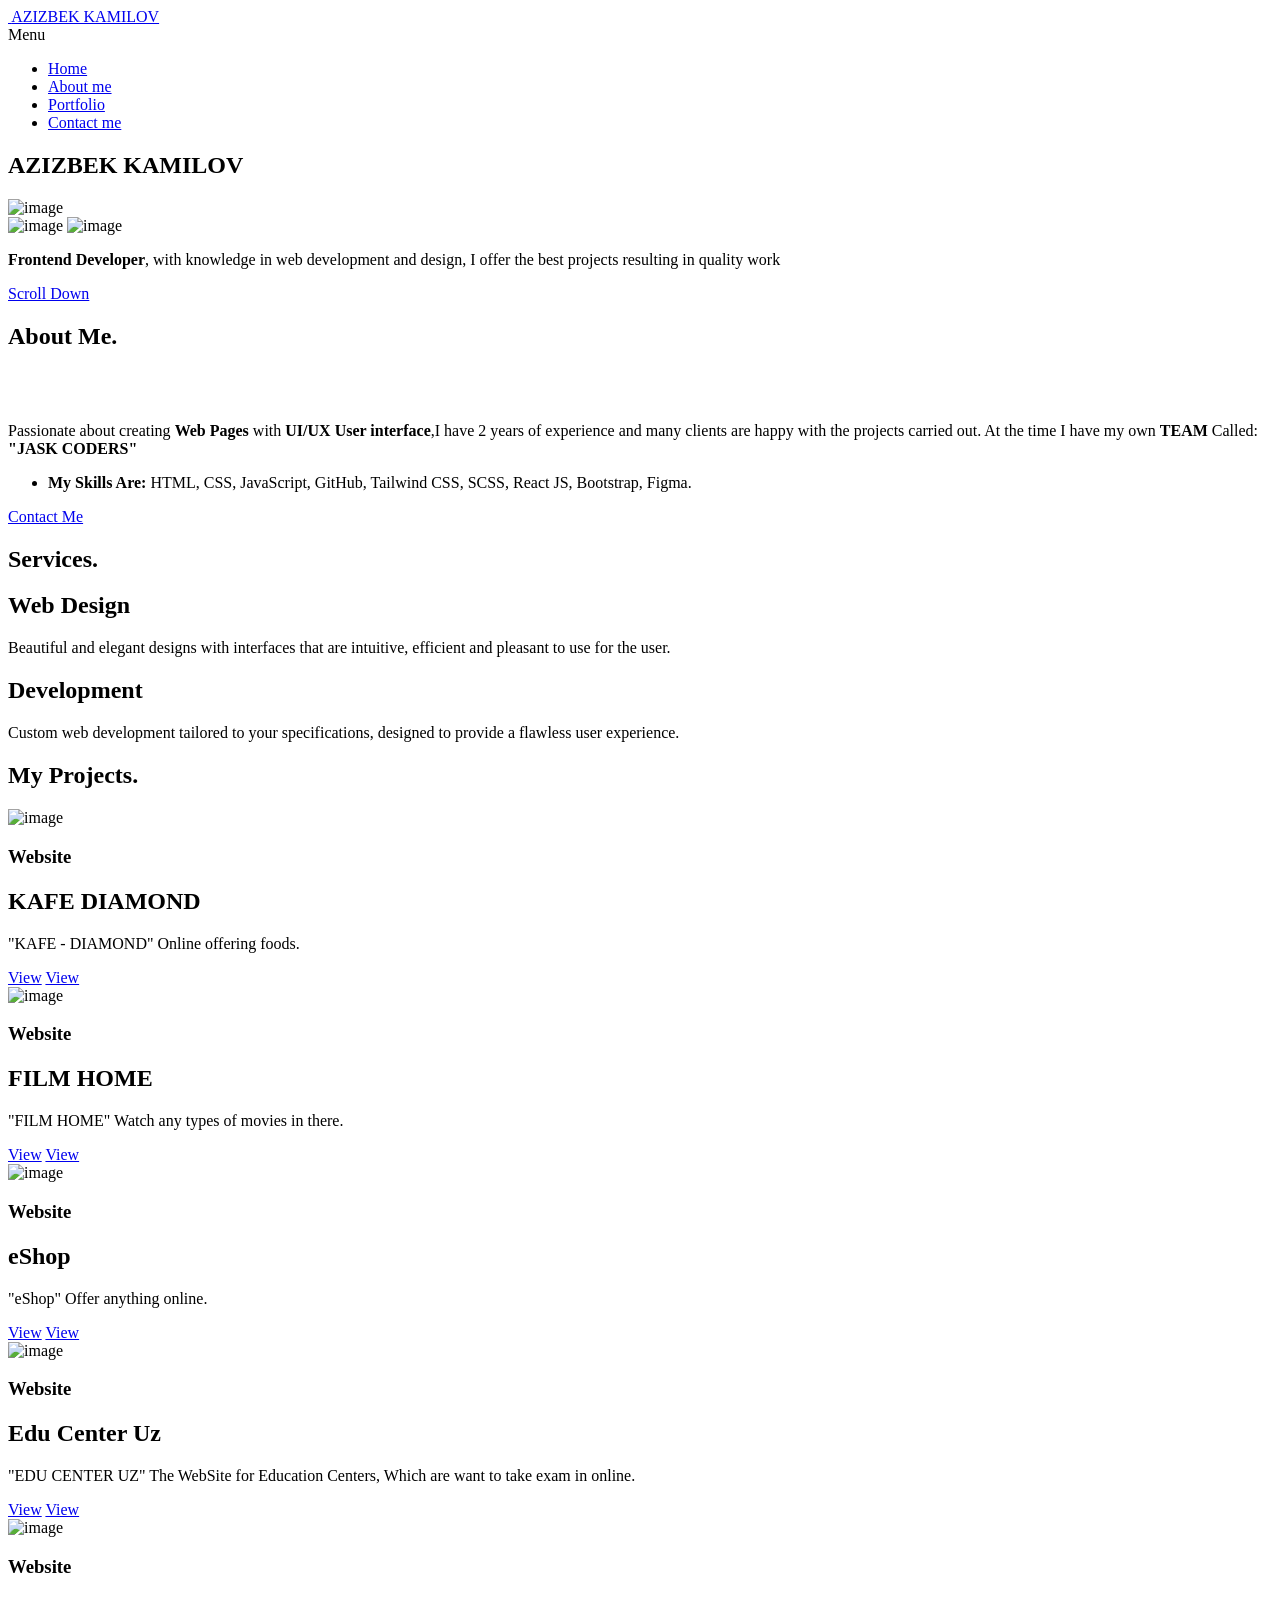
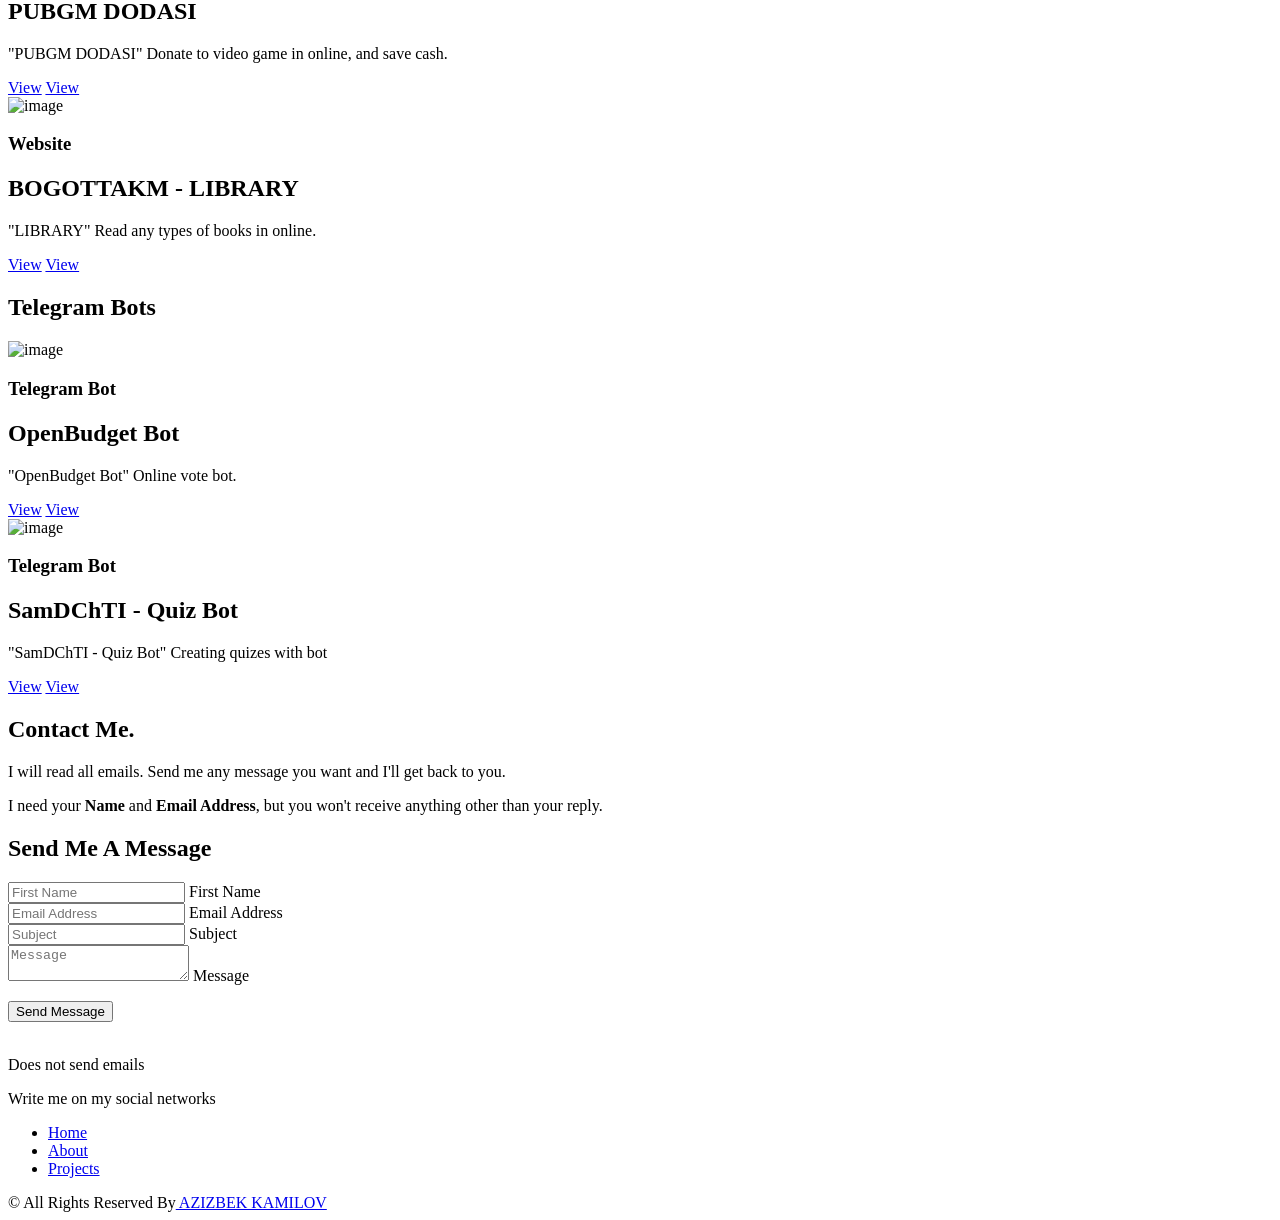
==== index.html @ 34014b2c "partfolio page start" ====
<!DOCTYPE html>
<html lang="en">

<head>
  <meta charset="UTF-8" />
  <meta name="viewport" content="width=device-width, initial-scale=1.0" />
  <!-- CSS Link -->
  <link rel="stylesheet" href="style/style.css" />
  <title>AZIZBEK KAMILOV</title>

  <!-- FAVICON -->
  <link rel="icon" href="images/Logo-Photoroom.png" type="image/x-icon" />

  <!-- REMIXICONS -->
  <link rel="stylesheet" href="https://cdnjs.cloudflare.com/ajax/libs/remixicon/4.2.0/remixicon.css" crossorigin="" />
</head>

<body>
  <!-- HEADER -->
  <header class="header" id="header">
    <nav class="nav container">
      <a href="#" class="nav__logo">
        <span class="nav__logo__circle"><img src="images/Logo-Photoroom.png" alt=""></span>
        <span class="nav__logo-name">AZIZBEK KAMILOV</span>
      </a>
      <div class="nav__menu" id="nav-menu">
        <span class="nav__title">Menu</span>
        <!-- <h3 class="nav__name">Abu Usmon</h3> -->
        <ul class="nav__list">
          <li class="nav__item">
            <a href="#home" class="nav__link active-link">Home</a>
          </li>
          <li class="nav__item">
            <a href="#about" class="nav__link">About me</a>
          </li>
          <li class="nav__item">
            <a href="#projects" class="nav__link">Portfolio</a>
          </li>
          <li class="nav__item">
            <a href="#contact" class="nav__link nav__link-button">Contact me</a>
          </li>
        </ul>

        <!--Close button-->
        <div class="nav__close" id="nav-close">
          <i class="ri-close-line"></i>
        </div>
      </div>
      <div class="nav__buttons">
        <!--theme button-->
        <i class="ri-moon-line change-theme" id="theme-button"></i>
        <!--nav toggle-->
        <div class="nav__toggle" id="nav-toggle">
          <i class="ri-menu-4-line"></i>
        </div>
      </div>
    </nav>
  </header>

  <!-- MAIN -->
  <main class="main">
    <section class="home section" id="home">
      <div class="home__container container grid">
        <h1 class="home__name">AZIZBEK KAMILOV</h1>
        <div class="home__perfil">
          <div class="home__image">
            <img src="images/MEN1.jpg" alt="image" class="home__img" />
            <div class="home__shadow"></div>

            <img src="images/curved-arrow.svg" alt="image" class="home__arrow" />
            <img src="images/random-lines.svg" alt="image" class="home__line" />

            <div class="geometric-box"></div>
          </div>
          <div class="home__social">
            <a href="https://www.instagram.com/arrow.17_31/" target="_blank" class="home__social-link"><i
                class="ri-instagram-line"></i></a>
            <a href="https://www.facebook.com/profile.php?id=100072977050511&locale=ru_RU" target="_blank"
              class="home__social-link"><i class="ri-facebook-line"></i></a>
            <a href="https://www.instagram.com/azizbek17.01/" target="_blank" class="home__social-link"><i
                class="ri-github-line"></i></a>
          </div>
        </div>
        <div class="home__info">
          <p class="home__description">
            <b>Frontend Developer</b>, with knowledge in web development and
            design, I offer the best projects resulting in quality work
          </p>
          <a href="#about" class="home__scroll">
            <div class="home__scroll-box">
              <i class="ri-arrow-down-s-fill"></i>
            </div>
            <span class="home__scroll-text">Scroll Down</span>
          </a>
        </div>
      </div>
    </section>

    <!-- ABOUT ME -->
    <section class="about section" id="about"></section>
    <div class="about__container container grid">
      <h2 class="section__title-1"><span>About Me.</span></h2>
      <div class="about__perfil">
        <div class="about__image">
          <img src="images/About_Me.jpg" class="about__img" alt="" />
          <div class="about__shadow"></div>
          <div class="geometric-box"></div>
          <img src="img/random-lines.svg" alt="" class="about__line" />
          <div class="about__box"></div>
        </div>
      </div>
      <div class="about__info">
        <p class="about__description">
          Passionate about creating <b>Web Pages</b> with
          <b>UI/UX User interface</b>,I have 2 years of experience and many
          clients are happy with the projects carried out.
          At the time I have my own <b>TEAM</b> Called: <strong>"JASK CODERS"</strong>
        </p>
        <ul class="about__list">
          <li class="about__item">
            <b>My Skills Are:</b> HTML, CSS, JavaScript, GitHub, Tailwind CSS, SCSS, React JS, Bootstrap,
            Figma.
          </li>
        </ul>
        <div class="about__buttons">
          <a href="#contact" class="button"><i class="ri-send-plane-line"></i>Contact Me</a>
          <a href="https://www.linkedin.com/in/azizbek-kamilov-81698132a/" target="_blank" class="button__ghost"> <i
              class="ri-linkedin-box-line"></i></a>
        </div>
      </div>
    </div>
    <!-- SERVICES -->
    <section class="services section">
      <h2 class="section__title-2">
        <span>Services.</span>
      </h2>
      <div class="services__container container grid">
        <article class="services__card">
          <div class="services__border"></div>

          <div class="services__content">
            <div class="services__icon">
              <div class="services__box"></div>
              <i class="ri-layout-4-line"></i>
            </div>

            <h2 class="services__title">Web Design</h2>
            <p class="services__description">
              Beautiful and elegant designs with interfaces that are
              intuitive, efficient and pleasant to use for the user.
            </p>
          </div>
        </article>
        <article class="services__card">
          <div class="services__border"></div>
          <div class="services__content">
            <div class="services__icon">
              <div class="services__box"></div>
              <i class="ri-code-box-line"></i>
            </div>
            <h2 class="services__title">Development</h2>
            <p class="services__description">
              Custom web development tailored to your specifications, designed
              to provide a flawless user experience.
            </p>
          </div>
        </article>
      </div>
    </section>



    <!-- ALL OF MY PROJECTS -->
    <section class="projects section" id="projects"></section>
    <h2 class="section__title-1"> <span>My Projects. </span></h2>
    <div class="projects__container container grid">
      <article class="projects__card">
        <div class="projects__image">
          <img src="./images/Kafe_D.jpg" alt="image" class="project__img" />
          <a href="https://arrow1731.github.io/KAFE_DIAMOND_BAGAT/" target="_blank" class="projects__button button"><i
              class="ri-arrow-right-up-line"></i></a>
        </div>
        <div class="rojects__content">
          <h3 class="projects__subtitle">Website</h3>
          <h2 class="projects__title">KAFE DIAMOND</h2>
          <p class="projects__description">"KAFE - DIAMOND" Online offering foods.</p>
        </div>
        <div class="projects__buttons">
          <a href="https://arrow1731.github.io/KAFE_DIAMOND_BAGAT/" class="projects__link"><i
              class="ri-github-line"></i>View</a>
          <a href="https://arrow1731.github.io/KAFE_DIAMOND_BAGAT/" class="projects__link"><i
              class="ri-dribbble-line"></i>View</a>
        </div>
      </article>

      <article class="projects__card">
        <div class="projects__image">
          <img src="./images/movie_S.jpg" alt="image" class="project__img" />
          <a href="https://arrow1731.github.io/Movie-Web_Site/" target="_blank" class="projects__button button"><i
              class="ri-arrow-right-up-line"></i></a>
        </div>
        <div class="rojects__content">
          <h3 class="projects__subtitle">Website</h3>
          <h2 class="projects__title">FILM HOME</h2>
          <p class="projects__description">"FILM HOME" Watch any types of movies in there.</p>
        </div>
        <div class="projects__buttons">
          <a href="https://arrow1731.github.io/Movie-Web_Site/" class="projects__link"><i
              class="ri-github-line"></i>View</a>
          <a href="https://arrow1731.github.io/Movie-Web_Site/" class="projects__link"><i
              class="ri-dribbble-line"></i>View</a>
        </div>
      </article>

      <article class="projects__card">
        <div class="projects__image">
          <img src="./images/eshop_M.jpg" alt="image" class="project__img" />
          <a href="https://e-shopuz.vercel.app/" target="_blank" class="projects__button button"><i
              class="ri-arrow-right-up-line"></i></a>
        </div>
        <div class="rojects__content">
          <h3 class="projects__subtitle">Website</h3>
          <h2 class="projects__title">eShop</h2>
          <p class="projects__description">"eShop" Offer anything online.</p>
        </div>
        <div class="projects__buttons">
          <a href="https://e-shopuz.vercel.app/" class="projects__link"><i class="ri-github-line"></i>View</a>
          <a href="https://e-shopuz.vercel.app/" class="projects__link"><i class="ri-dribbble-line"></i>View</a>
        </div>
      </article>

      <article class="projects__card">
        <div class="projects__image">
          <img src="./images/edu_center_uz.jpg" alt="image" class="project__img" />
          <a href="https://educenteruz.vercel.app/" target="_blank" class="projects__button button"><i
              class="ri-arrow-right-up-line"></i></a>
        </div>
        <div class="rojects__content">
          <h3 class="projects__subtitle">Website</h3>
          <h2 class="projects__title">Edu Center Uz</h2>
          <p class="projects__description">"EDU CENTER UZ" The WebSite for Education Centers, Which are want to take
            exam in online.</p>
        </div>
        <div class="projects__buttons">
          <a href="https://educenteruz.vercel.app/" class="projects__link"><i class="ri-github-line"></i>View</a>
          <a href="https://educenteruz.vercel.app/" class="projects__link"><i class="ri-dribbble-line"></i>View</a>
        </div>
      </article>
      <article class="projects__card">
        <div class="projects__image">
          <img src="./images/pubgm_dodasi.jpg" alt="image" class="project__img" />
          <a href="https://pubgm-dodasi.netlify.app/" target="_blank" class="projects__button button"><i
              class="ri-arrow-right-up-line"></i></a>
        </div>
        <div class="rojects__content">
          <h3 class="projects__subtitle">Website</h3>
          <h2 class="projects__title">PUBGM DODASI</h2>
          <p class="projects__description">"PUBGM DODASI" Donate to video game in online, and save cash.</p>
        </div>
        <div class="projects__buttons">
          <a href="https://pubgm-dodasi.netlify.app/" class="projects__link"><i class="ri-github-line"></i>View</a>
          <a href="https://pubgm-dodasi.netlify.app/" class="projects__link"><i class="ri-dribbble-line"></i>View</a>
        </div>
      </article>
      <article class="projects__card">
        <div class="projects__image">
          <img src="./images/Web_Hosting.jpg" alt="image" class="project__img" />
          <a href="#" target="_blank" class="projects__button button"><i class="ri-arrow-right-up-line"></i></a>
        </div>
        <div class="rojects__content">
          <h3 class="projects__subtitle">Website</h3>
          <h2 class="projects__title">BOGOTTAKM - LIBRARY</h2>
          <p class="projects__description">"LIBRARY" Read any types of books in online.</p>
        </div>
        <div class="projects__buttons">
          <a href="https://bogottakm.uz" class="projects__link"><i class="ri-github-line"></i>View</a>
          <a href="https://bogottakm.uz" class="projects__link"><i class="ri-dribbble-line"></i>View</a>
        </div>
      </article>
    </div>

    <!-- My Telegram Bots -->
    <section class="projects section" id="projects"></section>
    <h2 class="section__title-1"> <span>Telegram Bots </span></h2>
    <div class="projects__container container grid">
      <article class="projects__card">
        <div class="projects__image">
          <img src="./images/open_budget.webp" alt="image" class="project__img" />
          <a href="https://t.me/openbudget_manaviyat_bot" target="_blank" class="projects__button button"><i
              class="ri-arrow-right-up-line"></i></a>
        </div>
        <div class="rojects__content">
          <h3 class="projects__subtitle">Telegram Bot</h3>
          <h2 class="projects__title">OpenBudget Bot</h2>
          <p class="projects__description">"OpenBudget Bot" Online vote bot.</p>
        </div>
        <div class="projects__buttons">
          <a href="https://t.me/openbudget_manaviyat_bot" class="projects__link"><i
              class="ri-github-line"></i>View</a>
          <a href="https://t.me/openbudget_manaviyat_bot" class="projects__link"><i
              class="ri-dribbble-line"></i>View</a>
        </div>
      </article>

      <article class="projects__card">
        <div class="projects__image">
          <img src="./images/samdchti_img.png" alt="image" class="project__img" />
          <a href="https://t.me/samdchtiquiz_bot" target="_blank" class="projects__button button"><i
              class="ri-arrow-right-up-line"></i></a>
        </div>
        <div class="rojects__content">
          <h3 class="projects__subtitle">Telegram Bot</h3>
          <h2 class="projects__title">SamDChTI - Quiz Bot</h2>
          <p class="projects__description">"SamDChTI - Quiz Bot" Creating quizes with bot</p>
        </div>
        <div class="projects__buttons">
          <a href="https://t.me/samdchtiquiz_bot" class="projects__link"><i
              class="ri-github-line"></i>View</a>
          <a href="https://t.me/samdchtiquiz_bot" class="projects__link"><i
              class="ri-dribbble-line"></i>View</a>
        </div>
      </article>
    </div>


    <!-- CONTACT SECTION -->
    <section class="contact section" id="contact">
      <div class="contact__container grid">
        <div class="contact__data">
          <h2 class="section__title-2">
            <span>Contact Me.</span>
          </h2>
          <p class="contact__description-1">
            I will read all emails. Send me any message you want and I'll get
            back to you.
          </p>
          <p class="contact__description-2">
            I need your <b>Name</b> and <b>Email Address</b>, but you won't
            receive anything other than your reply.
          </p>
          <div class="geometric-box"></div>
        </div>
        <div class="contact__mail">
          <h2 class="contact__title">Send Me A Message</h2>
          <form action="" class="contact__form" id="contact-form">
            <div class="contact__group">
              <div class="contact__box">
                <input type="text" name="user_name" class="contact__input" id="name" required
                  placeholder="First Name" />
                <label for="name" class="contact__label">First Name</label>
              </div>
              <div class="contact__box">
                <input type="email" name="user_email" class="contact__input" id="email" required
                  placeholder="Email Address" />
                <label for="email" class="contact__label">Email Address</label>
              </div>
            </div>
            <div class="contact__box">
              <input type="text" name="user_subject" class="contact__input" id="subject" required
                placeholder="Subject" />
              <label for="subject" class="contact__label">Subject</label>
            </div>
            <div class="contact__box contact__area">
              <textarea name="user_message" id="message" class="contact__input" required
                placeholder="Message"></textarea>
              <label for="message" class="contact__label">Message</label>
            </div>
            <p class="contact__message" id="contact-message"></p>
            <button class="contact__button button"><i class="ri-send-plane-line"></i>Send Message</button>
          </form>
        </div>
        <div class="contact__social">
          <img src="img/curved-arrow.svg" alt="" class="contact__social-arrow" />
          <div class="contact__social-data">
            <div>
              <p class="contact__social-description-1">
                Does not send emails
              </p>
              <p class="contact__social-description-2">
                Write me on my social networks
              </p>
            </div>
            <div class="contact__social-links">
              <a href="https://www.facebook.com/profile.php?id=100072977050511&locale=ru_RU" target="_blank"
                class="contact__social-link"> <i class="ri-facebook-line"></i></a>
              <a href="https://www.instagram.com/azizbek17.01/" target="_blank" class="contact__social-link"> <i
                  class="ri-instagram-line"></i></a>
              <a href="https://www.linkedin.com/in/azizbek-kamilov-81698132a/" target="_blank"
                class="contact__social-link"> <i class="ri-linkedin-box-line"></i></a>
            </div>
          </div>
        </div>
      </div>
    </section>
  </main>

  <!-- FOOTER -->
  <footer class="footer">
    <div class="footer__container container grid">
      <ul class="footer__links">
        <li><a href="#home" class="footer__link">Home</a></li>
        <li><a href="#about" class="footer__link">About </a></li>
        <li><a href="#projects" class="footer__link">Projects</a></li>
      </ul>
      <span class="footer__copy">&#169; All Rights Reserved By<a href="#"> AZIZBEK KAMILOV</a></span>
    </div>
  </footer>

  <!-- SCROLL UP -->
  <a href="#" class="scrollup" id="scrollUp"><i class="ri-arrow-up-s-line"></i></a>

  <!-- SCROLL REVEAL -->
  <script src="script/scrollreveal.min.js"></script>

  <!--=============== EMAIL JS ===============-->
  <script type="text/javascript" src="https://cdn.jsdelivr.net/npm/@emailjs/browser@4/dist/email.min.js"></script>

  <!--=============== MAIN JS ===============-->
  <script src="script/mai.js"></script>
</body>

</html>
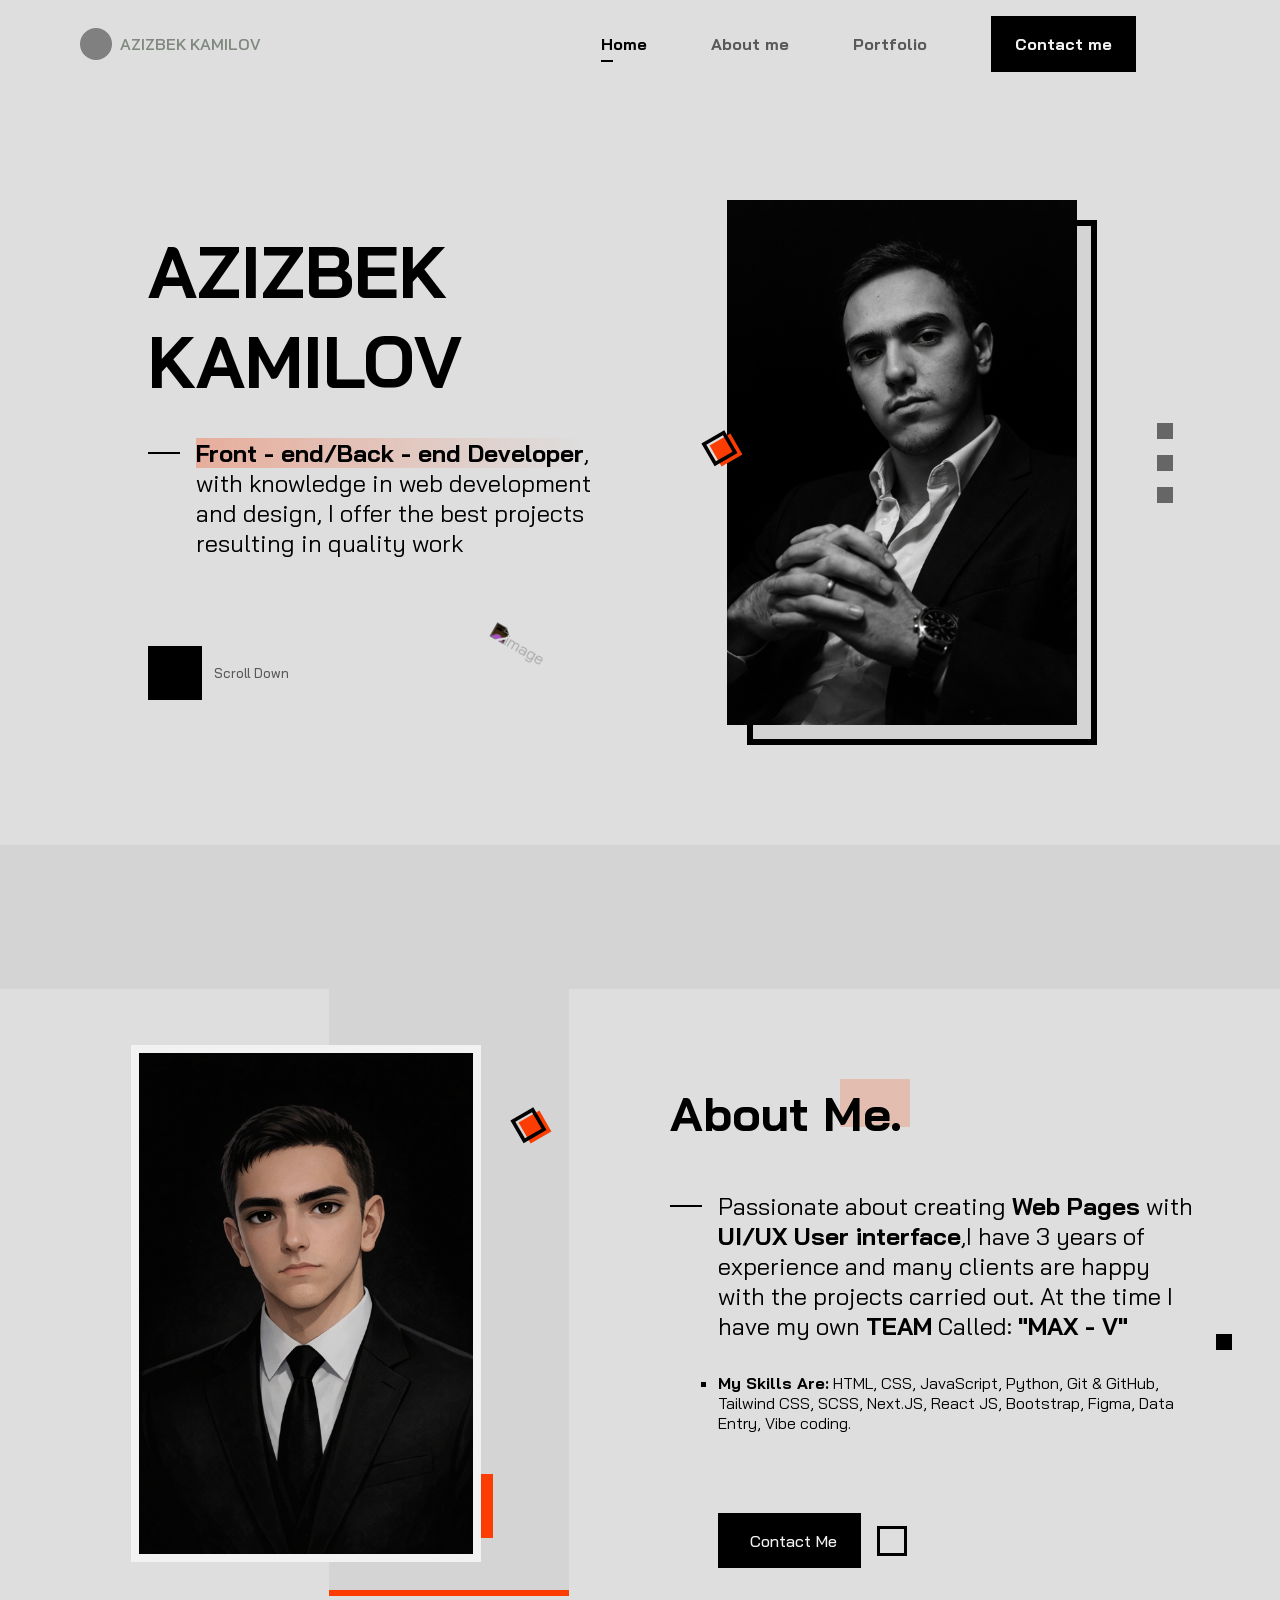
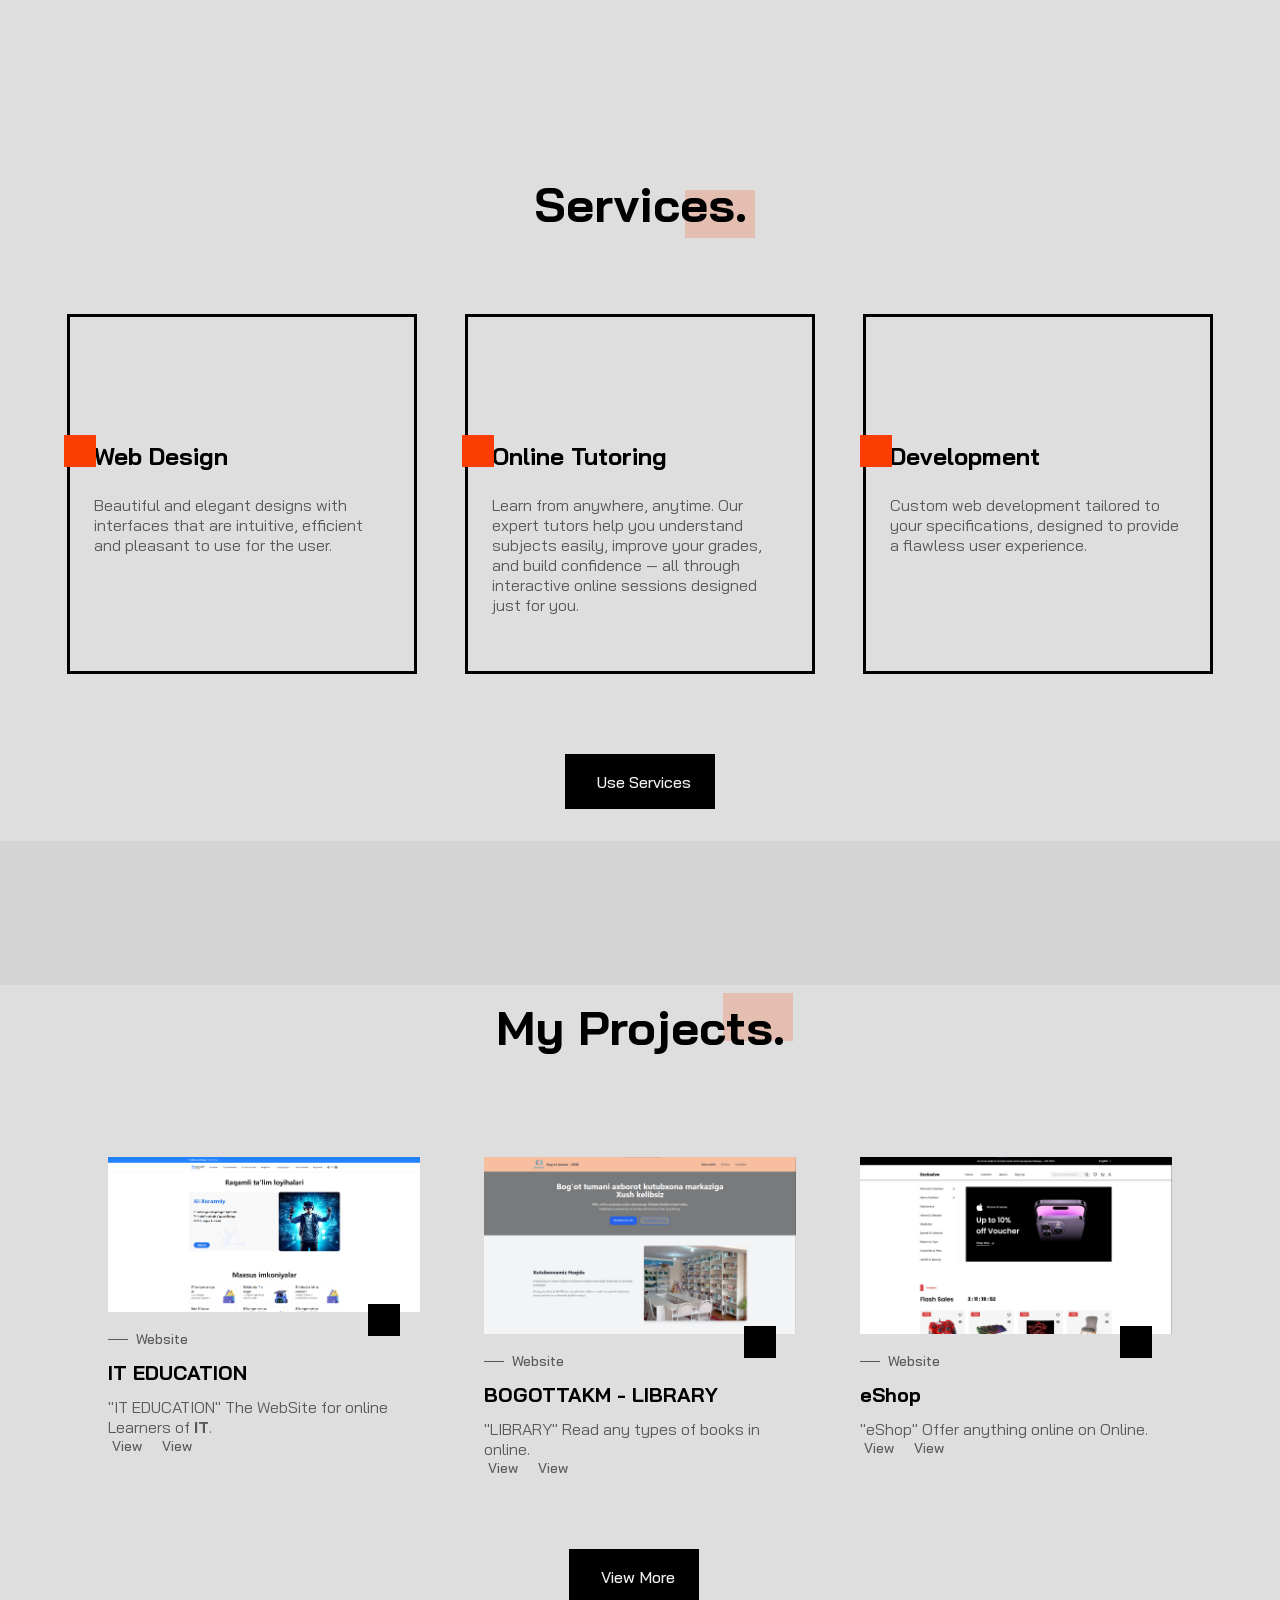
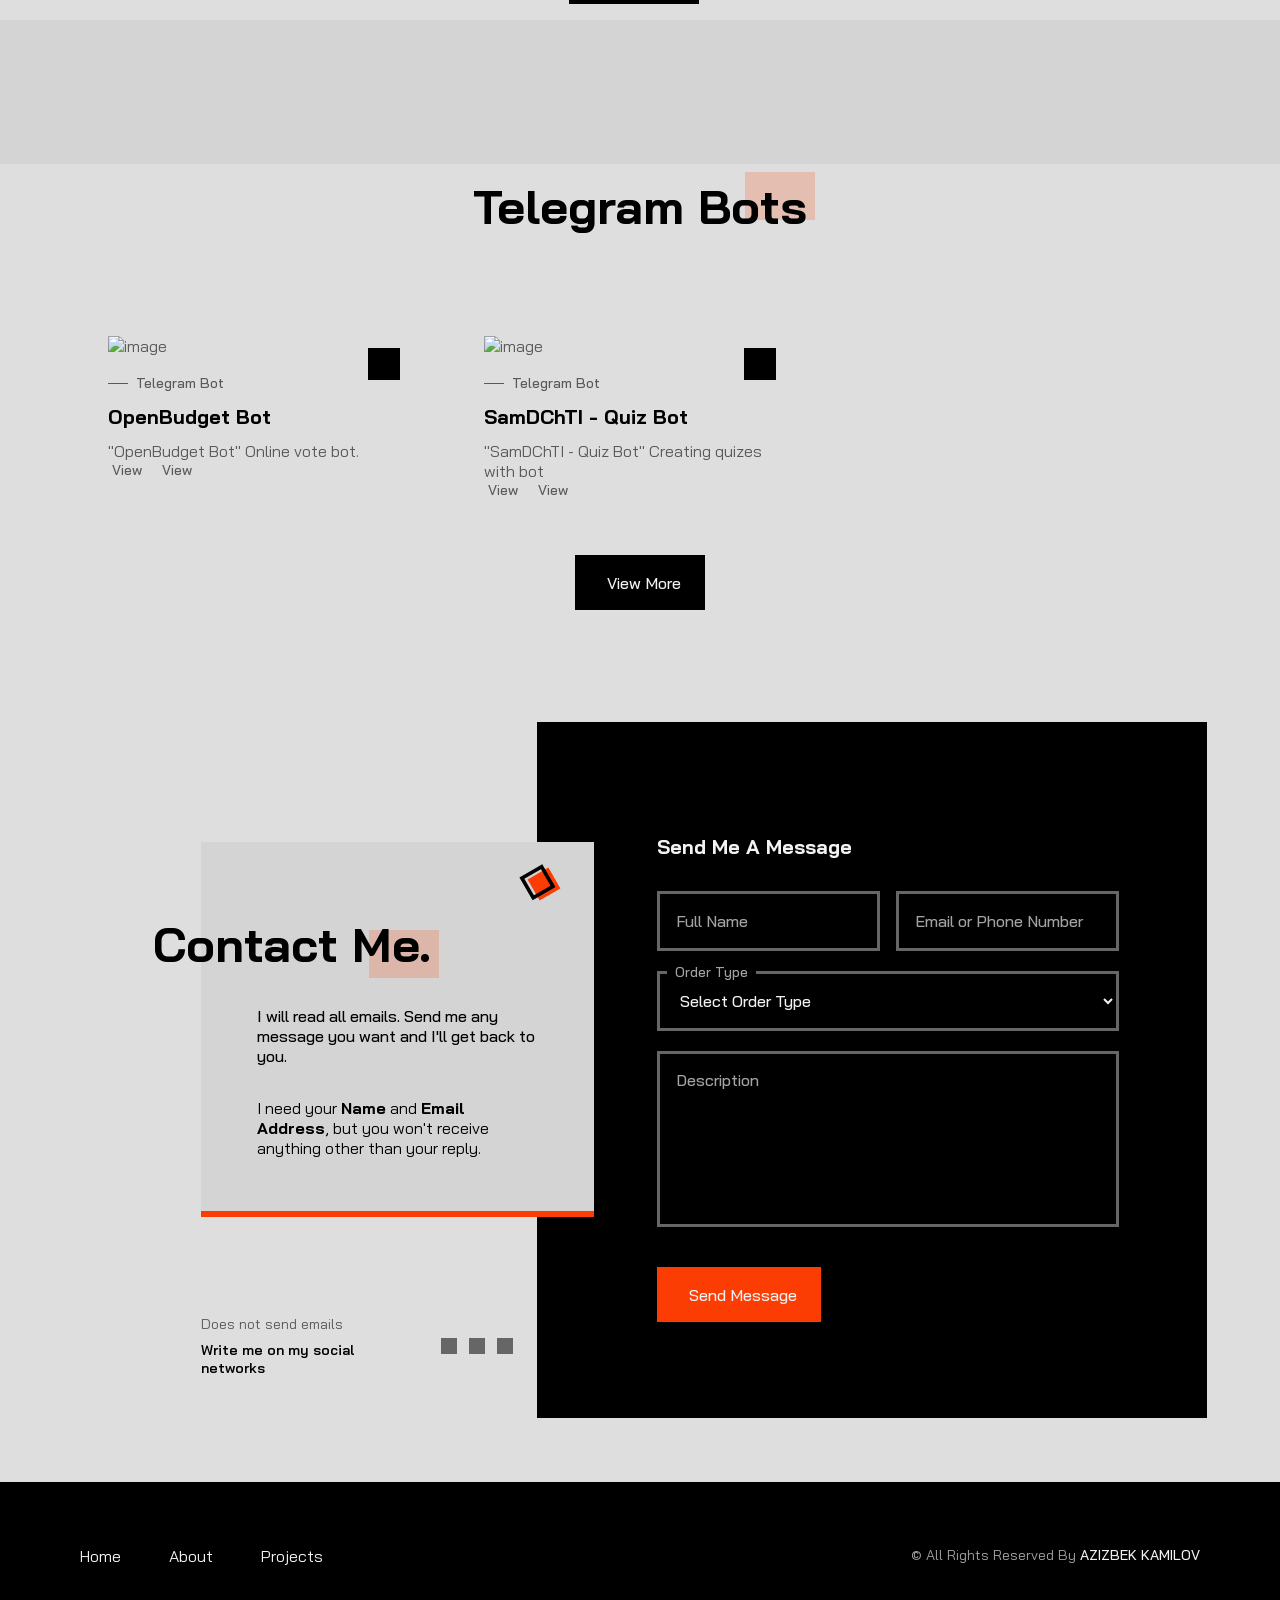
==== commit ccfbc379: "Partfolio links" ====
--- a/index.html
+++ b/index.html
@@ -5,11 +5,11 @@
   <meta charset="UTF-8" />
   <meta name="viewport" content="width=device-width, initial-scale=1.0" />
   <!-- CSS Link -->
-  <link rel="stylesheet" href="style/style.css" />
+  <link rel="stylesheet" href="./style.css" />
   <title>AZIZBEK KAMILOV</title>
 
   <!-- FAVICON -->
-  <link rel="icon" href="images/Logo-Photoroom.png" type="image/x-icon" />
+  <link rel="icon" href="./images/Logo-Photoroom.png" type="image/x-icon" />
 
   <!-- REMIXICONS -->
   <link rel="stylesheet" href="https://cdnjs.cloudflare.com/ajax/libs/remixicon/4.2.0/remixicon.css" crossorigin="" />
@@ -19,8 +19,8 @@
   <!-- HEADER -->
   <header class="header" id="header">
     <nav class="nav container">
-      <a href="#" class="nav__logo">
-        <span class="nav__logo__circle"><img src="images/Logo-Photoroom.png" alt=""></span>
+      <a href="home.html" class="nav__logo">
+        <span class="nav__logo__circle"><img src="./images/Logo-Photoroom.png" alt="" /></span>
         <span class="nav__logo-name">AZIZBEK KAMILOV</span>
       </a>
       <div class="nav__menu" id="nav-menu">
@@ -31,7 +31,7 @@
             <a href="#home" class="nav__link active-link">Home</a>
           </li>
           <li class="nav__item">
-            <a href="#about" class="nav__link">About me</a>
+            <a href="./index.html#about" class="nav__link">About me</a>
           </li>
           <li class="nav__item">
             <a href="#projects" class="nav__link">Portfolio</a>
@@ -64,26 +64,26 @@
         <h1 class="home__name">AZIZBEK KAMILOV</h1>
         <div class="home__perfil">
           <div class="home__image">
-            <img src="images/MEN1.jpg" alt="image" class="home__img" />
+            <img src="./images/Me_Black.png" alt="image" class="home__img" />
             <div class="home__shadow"></div>
 
-            <img src="images/curved-arrow.svg" alt="image" class="home__arrow" />
-            <img src="images/random-lines.svg" alt="image" class="home__line" />
+            <img src="./images/curved-arrow.svg" alt="image" class="home__arrow" />
+            <img src="./images/random-lines.svg" alt="image" class="home__line" />
 
             <div class="geometric-box"></div>
           </div>
           <div class="home__social">
-            <a href="https://www.instagram.com/arrow.17_31/" target="_blank" class="home__social-link"><i
+            <a href="https://www.instagram.com/azizbek17.01/" target="_blank" class="home__social-link"><i
                 class="ri-instagram-line"></i></a>
-            <a href="https://www.facebook.com/profile.php?id=100072977050511&locale=ru_RU" target="_blank"
-              class="home__social-link"><i class="ri-facebook-line"></i></a>
-            <a href="https://www.instagram.com/azizbek17.01/" target="_blank" class="home__social-link"><i
+            <a href="https://www.facebook.com/azizbek17.01/" target="_blank" class="home__social-link"><i
+                class="ri-facebook-line"></i></a>
+            <a href="https://github.com/kamilov1701" target="_blank" class="home__social-link"><i
                 class="ri-github-line"></i></a>
           </div>
         </div>
         <div class="home__info">
           <p class="home__description">
-            <b>Frontend Developer</b>, with knowledge in web development and
+            <b>Front - end/Back - end Developer</b>, with knowledge in web development and
             design, I offer the best projects resulting in quality work
           </p>
           <a href="#about" class="home__scroll">
@@ -102,7 +102,7 @@
       <h2 class="section__title-1"><span>About Me.</span></h2>
       <div class="about__perfil">
         <div class="about__image">
-          <img src="images/About_Me.jpg" class="about__img" alt="" />
+          <img src="./images/ME_007.png" class="about__img" alt="" />
           <div class="about__shadow"></div>
           <div class="geometric-box"></div>
           <img src="img/random-lines.svg" alt="" class="about__line" />
@@ -112,23 +112,25 @@
       <div class="about__info">
         <p class="about__description">
           Passionate about creating <b>Web Pages</b> with
-          <b>UI/UX User interface</b>,I have 2 years of experience and many
-          clients are happy with the projects carried out.
-          At the time I have my own <b>TEAM</b> Called: <strong>"JASK CODERS"</strong>
+          <b>UI/UX User interface</b>,I have 3 years of experience and many
+          clients are happy with the projects carried out. At the time I have
+          my own <b>TEAM</b> Called: <strong>"MAX - V"</strong>
         </p>
         <ul class="about__list">
           <li class="about__item">
-            <b>My Skills Are:</b> HTML, CSS, JavaScript, GitHub, Tailwind CSS, SCSS, React JS, Bootstrap,
-            Figma.
+            <b>My Skills Are:</b> HTML, CSS, JavaScript, Python, Git & GitHub,
+            Tailwind CSS, SCSS, Next.JS, React JS, Bootstrap, Figma, Data Entry, Vibe coding.
           </li>
         </ul>
         <div class="about__buttons">
           <a href="#contact" class="button"><i class="ri-send-plane-line"></i>Contact Me</a>
-          <a href="https://www.linkedin.com/in/azizbek-kamilov-81698132a/" target="_blank" class="button__ghost"> <i
-              class="ri-linkedin-box-line"></i></a>
-        </div>
-      </div>
-    </div>
+          <a href="https://www.linkedin.com/in/azizbek-kamilov-81698132a/" target="_blank" class="button__ghost">
+            <i class="ri-linkedin-box-line"></i></a>
+        </div>
+      </div>
+    </div>
+
+
     <!-- SERVICES -->
     <section class="services section">
       <h2 class="section__title-2">
@@ -151,6 +153,26 @@
             </p>
           </div>
         </article>
+
+        <article class="services__card">
+          <div class="services__border"></div>
+
+          <div class="services__content">
+            <div class="services__icon">
+              <div class="services__box"></div>
+              <i class="ri-presentation-fill"></i>
+            </div>
+
+            <h2 class="services__title">Online Tutoring</h2>
+            <p class="services__description">
+              Learn from anywhere, anytime. Our expert tutors help you
+              understand subjects easily, improve your grades, and build
+              confidence — all through interactive online sessions designed
+              just for you.
+            </p>
+          </div>
+        </article>
+
         <article class="services__card">
           <div class="services__border"></div>
           <div class="services__content">
@@ -166,62 +188,65 @@
           </div>
         </article>
       </div>
+
+      <div class="container service__buttons">
+        <a href="#contact" class="button"><i class="ri-send-plane-line"></i>Use Services</a>
+      </div>
     </section>
-
-
 
     <!-- ALL OF MY PROJECTS -->
     <section class="projects section" id="projects"></section>
-    <h2 class="section__title-1"> <span>My Projects. </span></h2>
+    <h2 class="section__title-1"><span>My Projects. </span></h2>
     <div class="projects__container container grid">
       <article class="projects__card">
         <div class="projects__image">
-          <img src="./images/Kafe_D.jpg" alt="image" class="project__img" />
-          <a href="https://arrow1731.github.io/KAFE_DIAMOND_BAGAT/" target="_blank" class="projects__button button"><i
+          <img src="./images/IT_Edu.png" alt="image" class="project__img" />
+          <a href="https://educenteruz.vercel.app/" target="_blank" class="projects__button button"><i
               class="ri-arrow-right-up-line"></i></a>
         </div>
         <div class="rojects__content">
           <h3 class="projects__subtitle">Website</h3>
-          <h2 class="projects__title">KAFE DIAMOND</h2>
-          <p class="projects__description">"KAFE - DIAMOND" Online offering foods.</p>
+          <h2 class="projects__title">IT EDUCATION</h2>
+          <p class="projects__description">
+            "IT EDUCATION" The WebSite for online Learners of <b>IT</b>.
+          </p>
         </div>
         <div class="projects__buttons">
-          <a href="https://arrow1731.github.io/KAFE_DIAMOND_BAGAT/" class="projects__link"><i
-              class="ri-github-line"></i>View</a>
-          <a href="https://arrow1731.github.io/KAFE_DIAMOND_BAGAT/" class="projects__link"><i
-              class="ri-dribbble-line"></i>View</a>
+          <a href="https://educenteruz.vercel.app/" class="projects__link"><i class="ri-github-line"></i>View</a>
+          <a href="https://educenteruz.vercel.app/" class="projects__link"><i class="ri-dribbble-line"></i>View</a>
         </div>
       </article>
 
       <article class="projects__card">
         <div class="projects__image">
-          <img src="./images/movie_S.jpg" alt="image" class="project__img" />
-          <a href="https://arrow1731.github.io/Movie-Web_Site/" target="_blank" class="projects__button button"><i
-              class="ri-arrow-right-up-line"></i></a>
+          <img src="./images/Bogot_takm_P.jpg" alt="image" class="project__img" />
+          <a href="#" target="_blank" class="projects__button button"><i class="ri-arrow-right-up-line"></i></a>
         </div>
         <div class="rojects__content">
           <h3 class="projects__subtitle">Website</h3>
-          <h2 class="projects__title">FILM HOME</h2>
-          <p class="projects__description">"FILM HOME" Watch any types of movies in there.</p>
+          <h2 class="projects__title">BOGOTTAKM - LIBRARY</h2>
+          <p class="projects__description">
+            "LIBRARY" Read any types of books in online.
+          </p>
         </div>
         <div class="projects__buttons">
-          <a href="https://arrow1731.github.io/Movie-Web_Site/" class="projects__link"><i
-              class="ri-github-line"></i>View</a>
-          <a href="https://arrow1731.github.io/Movie-Web_Site/" class="projects__link"><i
-              class="ri-dribbble-line"></i>View</a>
+          <a href="https://bogottakm.uz" class="projects__link"><i class="ri-github-line"></i>View</a>
+          <a href="https://bogottakm.uz" class="projects__link"><i class="ri-dribbble-line"></i>View</a>
         </div>
       </article>
 
       <article class="projects__card">
         <div class="projects__image">
-          <img src="./images/eshop_M.jpg" alt="image" class="project__img" />
+          <img src="./images/eShop_P.jpg" alt="image" class="project__img" />
           <a href="https://e-shopuz.vercel.app/" target="_blank" class="projects__button button"><i
               class="ri-arrow-right-up-line"></i></a>
         </div>
         <div class="rojects__content">
           <h3 class="projects__subtitle">Website</h3>
           <h2 class="projects__title">eShop</h2>
-          <p class="projects__description">"eShop" Offer anything online.</p>
+          <p class="projects__description">
+            "eShop" Offer anything online on Online.
+          </p>
         </div>
         <div class="projects__buttons">
           <a href="https://e-shopuz.vercel.app/" class="projects__link"><i class="ri-github-line"></i>View</a>
@@ -229,59 +254,16 @@
         </div>
       </article>
 
-      <article class="projects__card">
-        <div class="projects__image">
-          <img src="./images/edu_center_uz.jpg" alt="image" class="project__img" />
-          <a href="https://educenteruz.vercel.app/" target="_blank" class="projects__button button"><i
-              class="ri-arrow-right-up-line"></i></a>
-        </div>
-        <div class="rojects__content">
-          <h3 class="projects__subtitle">Website</h3>
-          <h2 class="projects__title">Edu Center Uz</h2>
-          <p class="projects__description">"EDU CENTER UZ" The WebSite for Education Centers, Which are want to take
-            exam in online.</p>
-        </div>
-        <div class="projects__buttons">
-          <a href="https://educenteruz.vercel.app/" class="projects__link"><i class="ri-github-line"></i>View</a>
-          <a href="https://educenteruz.vercel.app/" class="projects__link"><i class="ri-dribbble-line"></i>View</a>
-        </div>
-      </article>
-      <article class="projects__card">
-        <div class="projects__image">
-          <img src="./images/pubgm_dodasi.jpg" alt="image" class="project__img" />
-          <a href="https://pubgm-dodasi.netlify.app/" target="_blank" class="projects__button button"><i
-              class="ri-arrow-right-up-line"></i></a>
-        </div>
-        <div class="rojects__content">
-          <h3 class="projects__subtitle">Website</h3>
-          <h2 class="projects__title">PUBGM DODASI</h2>
-          <p class="projects__description">"PUBGM DODASI" Donate to video game in online, and save cash.</p>
-        </div>
-        <div class="projects__buttons">
-          <a href="https://pubgm-dodasi.netlify.app/" class="projects__link"><i class="ri-github-line"></i>View</a>
-          <a href="https://pubgm-dodasi.netlify.app/" class="projects__link"><i class="ri-dribbble-line"></i>View</a>
-        </div>
-      </article>
-      <article class="projects__card">
-        <div class="projects__image">
-          <img src="./images/Web_Hosting.jpg" alt="image" class="project__img" />
-          <a href="#" target="_blank" class="projects__button button"><i class="ri-arrow-right-up-line"></i></a>
-        </div>
-        <div class="rojects__content">
-          <h3 class="projects__subtitle">Website</h3>
-          <h2 class="projects__title">BOGOTTAKM - LIBRARY</h2>
-          <p class="projects__description">"LIBRARY" Read any types of books in online.</p>
-        </div>
-        <div class="projects__buttons">
-          <a href="https://bogottakm.uz" class="projects__link"><i class="ri-github-line"></i>View</a>
-          <a href="https://bogottakm.uz" class="projects__link"><i class="ri-dribbble-line"></i>View</a>
-        </div>
-      </article>
+      <!-- Button Partfolio -->
+
+      <div class="container pro__buttons">
+        <a href="./partfolio.html" class="button"><i class="ri-send-plane-line"></i>View More</a>
+      </div>
     </div>
 
     <!-- My Telegram Bots -->
     <section class="projects section" id="projects"></section>
-    <h2 class="section__title-1"> <span>Telegram Bots </span></h2>
+    <h2 class="section__title-1"><span>Telegram Bots </span></h2>
     <div class="projects__container container grid">
       <article class="projects__card">
         <div class="projects__image">
@@ -292,11 +274,12 @@
         <div class="rojects__content">
           <h3 class="projects__subtitle">Telegram Bot</h3>
           <h2 class="projects__title">OpenBudget Bot</h2>
-          <p class="projects__description">"OpenBudget Bot" Online vote bot.</p>
+          <p class="projects__description">
+            "OpenBudget Bot" Online vote bot.
+          </p>
         </div>
         <div class="projects__buttons">
-          <a href="https://t.me/openbudget_manaviyat_bot" class="projects__link"><i
-              class="ri-github-line"></i>View</a>
+          <a href="https://t.me/openbudget_manaviyat_bot" class="projects__link"><i class="ri-github-line"></i>View</a>
           <a href="https://t.me/openbudget_manaviyat_bot" class="projects__link"><i
               class="ri-dribbble-line"></i>View</a>
         </div>
@@ -311,17 +294,22 @@
         <div class="rojects__content">
           <h3 class="projects__subtitle">Telegram Bot</h3>
           <h2 class="projects__title">SamDChTI - Quiz Bot</h2>
-          <p class="projects__description">"SamDChTI - Quiz Bot" Creating quizes with bot</p>
+          <p class="projects__description">
+            "SamDChTI - Quiz Bot" Creating quizes with bot
+          </p>
         </div>
         <div class="projects__buttons">
-          <a href="https://t.me/samdchtiquiz_bot" class="projects__link"><i
-              class="ri-github-line"></i>View</a>
-          <a href="https://t.me/samdchtiquiz_bot" class="projects__link"><i
-              class="ri-dribbble-line"></i>View</a>
+          <a href="https://t.me/samdchtiquiz_bot" class="projects__link"><i class="ri-github-line"></i>View</a>
+          <a href="https://t.me/samdchtiquiz_bot" class="projects__link"><i class="ri-dribbble-line"></i>View</a>
         </div>
       </article>
     </div>
 
+    <!-- Button Partfolio -->
+
+    <div class="container button_tg_projects">
+      <a href="./partfolio.html#Telegram_bots" class="button"><i class="ri-send-plane-line"></i>View More</a>
+    </div>
 
     <!-- CONTACT SECTION -->
     <section class="contact section" id="contact">
@@ -340,58 +328,145 @@
           </p>
           <div class="geometric-box"></div>
         </div>
+
         <div class="contact__mail">
           <h2 class="contact__title">Send Me A Message</h2>
+
           <form action="" class="contact__form" id="contact-form">
             <div class="contact__group">
               <div class="contact__box">
-                <input type="text" name="user_name" class="contact__input" id="name" required
-                  placeholder="First Name" />
-                <label for="name" class="contact__label">First Name</label>
+                <input type="text" class="contact__input" id="name" required placeholder="Full Name" />
+                <label for="name" class="contact__label">Full Name</label>
               </div>
+
               <div class="contact__box">
-                <input type="email" name="user_email" class="contact__input" id="email" required
-                  placeholder="Email Address" />
-                <label for="email" class="contact__label">Email Address</label>
+                <input type="text" class="contact__input" id="email" required placeholder="Email or Phone Number" />
+                <label for="email" class="contact__label">Email or Phone Number</label>
               </div>
             </div>
+
             <div class="contact__box">
-              <input type="text" name="user_subject" class="contact__input" id="subject" required
-                placeholder="Subject" />
-              <label for="subject" class="contact__label">Subject</label>
-            </div>
+              <select id="subject" class="contact__input" required>
+                <option value="" disabled selected>Select Order Type</option>
+                <option value="Website">Website</option>
+                <option value="Web App">Web App</option>
+                <option value="Telegram Bot">Telegram Bot</option>
+                <option value="UX/UI Design">UX/UI Design</option>
+              </select>
+              <label for="subject" class="contact__label">Order Type</label>
+            </div>
+
             <div class="contact__box contact__area">
-              <textarea name="user_message" id="message" class="contact__input" required
-                placeholder="Message"></textarea>
-              <label for="message" class="contact__label">Message</label>
-            </div>
-            <p class="contact__message" id="contact-message"></p>
-            <button class="contact__button button"><i class="ri-send-plane-line"></i>Send Message</button>
+              <textarea id="message" class="contact__input" required placeholder="Description"></textarea>
+              <label for="message" class="contact__label">Description</label>
+            </div>
+
+            <button type="submit" class="contact__button button">
+              <i class="ri-send-plane-line"></i>Send Message
+            </button>
           </form>
         </div>
+
         <div class="contact__social">
           <img src="img/curved-arrow.svg" alt="" class="contact__social-arrow" />
           <div class="contact__social-data">
             <div>
-              <p class="contact__social-description-1">
-                Does not send emails
-              </p>
-              <p class="contact__social-description-2">
-                Write me on my social networks
-              </p>
-            </div>
+              <p class="contact__social-description-1">Does not send emails</p>
+              <p class="contact__social-description-2">Write me on my social networks</p>
+            </div>
+
             <div class="contact__social-links">
-              <a href="https://www.facebook.com/profile.php?id=100072977050511&locale=ru_RU" target="_blank"
-                class="contact__social-link"> <i class="ri-facebook-line"></i></a>
-              <a href="https://www.instagram.com/azizbek17.01/" target="_blank" class="contact__social-link"> <i
-                  class="ri-instagram-line"></i></a>
+              <a href="https://www.facebook.com/azizbek17.01/" target="_blank" class="contact__social-link">
+                <i class="ri-facebook-line"></i>
+              </a>
+              <a href="https://www.instagram.com/azizbek17.01/" target="_blank" class="contact__social-link">
+                <i class="ri-instagram-line"></i>
+              </a>
               <a href="https://www.linkedin.com/in/azizbek-kamilov-81698132a/" target="_blank"
-                class="contact__social-link"> <i class="ri-linkedin-box-line"></i></a>
+                class="contact__social-link">
+                <i class="ri-linkedin-box-line"></i>
+              </a>
             </div>
           </div>
         </div>
       </div>
     </section>
+
+    <!-- MODERN SUCCESS ALERT -->
+    <div id="custom-alert" style="
+  position: fixed;
+  top: 30px;
+  right: 30px;
+  background: var(--first-color);
+  color: #fff;
+  padding: 15px 25px;
+  border-radius: 12px;
+  box-shadow: 0 15px 35px rgba(0,0,0,0.2);
+  font-weight: 500;
+  display: none;
+  z-index: 9999;
+  transition: all .3s ease;
+">
+      Message sent successfully ✅
+    </div>
+
+    <!-- TELEGRAM SCRIPT -->
+    <script>
+      document.getElementById("contact-form").addEventListener("submit", function (e) {
+        e.preventDefault();
+
+        const name = document.getElementById("name").value.trim();
+        const email = document.getElementById("email").value.trim();
+        const subject = document.getElementById("subject").value;
+        const message = document.getElementById("message").value.trim();
+
+        const alertBox = document.getElementById("custom-alert");
+
+        const botToken = "8770936612:AAGvPMUIxcPXTHJp-_wEGQIJqN0ni72SKN8"; // 🔴 PUT YOUR NEW TOKEN HERE
+        const chatId = "6536432455";
+
+        const text =
+          `Full Name: <b>${name}</b>
+Email/Phone: <b>${email}</b>
+Order Type: <b>${subject}</b>
+Description: <b>${message}</b>
+Date: <b>${new Date().toLocaleString()}</b>`;
+
+        fetch(`https://api.telegram.org/bot${botToken}/sendMessage`, {
+          method: "POST",
+          headers: {
+            "Content-Type": "application/json"
+          },
+          body: JSON.stringify({
+            chat_id: chatId,
+            text: text,
+            parse_mode: "HTML"
+          })
+        })
+          .then(response => response.json())
+          .then(data => {
+            if (data.ok) {
+              alertBox.style.display = "block";
+              document.getElementById("contact-form").reset();
+
+              setTimeout(() => {
+                alertBox.style.display = "none";
+              }, 3000);
+            }
+          })
+          .catch(() => {
+            alertBox.style.display = "block";
+            alertBox.innerText = "Error sending message ❌";
+            alertBox.style.background = "red";
+
+            setTimeout(() => {
+              alertBox.style.display = "none";
+              alertBox.innerText = "Message sent successfully ✅";
+              alertBox.style.background = "var(--first-color)";
+            }, 3000);
+          });
+      });
+    </script>
   </main>
 
   <!-- FOOTER -->
@@ -400,7 +475,7 @@
       <ul class="footer__links">
         <li><a href="#home" class="footer__link">Home</a></li>
         <li><a href="#about" class="footer__link">About </a></li>
-        <li><a href="#projects" class="footer__link">Projects</a></li>
+        <li><a href="./partfolio.html" class="footer__link">Projects</a></li>
       </ul>
       <span class="footer__copy">&#169; All Rights Reserved By<a href="#"> AZIZBEK KAMILOV</a></span>
     </div>
@@ -410,13 +485,13 @@
   <a href="#" class="scrollup" id="scrollUp"><i class="ri-arrow-up-s-line"></i></a>
 
   <!-- SCROLL REVEAL -->
-  <script src="script/scrollreveal.min.js"></script>
+  <script src="./scrollreveal.min.js"></script>
 
   <!--=============== EMAIL JS ===============-->
   <script type="text/javascript" src="https://cdn.jsdelivr.net/npm/@emailjs/browser@4/dist/email.min.js"></script>
 
   <!--=============== MAIN JS ===============-->
-  <script src="script/mai.js"></script>
+  <script src="./mai.js"></script>
 </body>
 
-</html>
+</html>
--- a/style.css
+++ b/style.css
@@ -0,0 +1,1626 @@
+/*=============== GOOGLE FONTS ===============*/
+@import url("https://fonts.googleapis.com/css2?family=Bai+Jamjuree:wght@400;500;600;700&display=swap");
+
+/*=============== VARIABLES CSS ===============*/
+:root {
+    --header-height: 3.5rem;
+
+    /*========== Colors ==========*/
+    /*Color mode HSL(hue, saturation, lightness)*/
+    --first-color: hsl(14, 98%, 50%);
+    --black-color: hsl(0, 0%, 0%);
+    --black-color-light: hsl(0, 0%, 40%);
+    --white-color: hsl(0, 0%, 95%);
+    --title-color: hsl(0, 0%, 0%);
+    --text-color: hsl(0, 0%, 35%);
+    --text-color-light: hsl(0, 0%, 64%);
+    --body-color: hsl(0, 0%, 87%);
+    --container-color: hsl(0, 0%, 83%);
+
+    /*========== Font and typography ==========*/
+    /*.5rem = 8px | 1rem = 16px ...*/
+    --body-font: "Bai Jamjuree", sans-serif;
+    --biggest-font-size: 2.5rem;
+    --h1-font-size: 1.75rem;
+    --h2-font-size: 1.25rem;
+    --h3-font-size: 1.125rem;
+    --normal-font-size: .938rem;
+    --small-font-size: .813rem;
+    --smaller-font-size: .75rem;
+
+    /*========== Font weight ==========*/
+    --font-regular: 400;
+    --font-medium: 500;
+    --font-semi-bold: 600;
+    --font-bold: 700;
+
+    /*========== z index ==========*/
+    --z-tooltip: 10;
+    --z-fixed: 100;
+}
+
+/*========== Responsive typography ==========*/
+@media screen and (min-width: 1150px) {
+    :root {
+        --biggest-font-size: 4.5rem;
+        --h1-font-size: 3rem;
+        --h2-font-size: 1.5rem;
+        --h3-font-size: 1.25rem;
+        --normal-font-size: 1rem;
+        --small-font-size: .875rem;
+        --smaller-font-size: .813rem;
+    }
+}
+
+/*=============== BASE ===============*/
+* {
+    box-sizing: border-box;
+    padding: 0;
+    margin: 0;
+}
+
+html {
+    scroll-behavior: smooth;
+}
+
+body {
+    font-family: var(--body-font);
+    font-size: var(--normal-font-size);
+    background-color: var(--body-color);
+    color: var(--text-color);
+    transition: background-color .4s;
+}
+
+h1,
+h2,
+h3,
+h4 {
+    color: var(--title-color);
+    font-weight: var(--font-bold);
+}
+
+ul {
+    list-style: none;
+}
+
+a {
+    text-decoration: none;
+}
+
+img {
+    display: block;
+    max-width: 100%;
+    height: auto;
+}
+
+/*=============== THEME ===============*/
+.nav__buttons {
+    display: flex;
+    align-items: center;
+    column-gap: 1rem;
+}
+
+.change-theme {
+    font-size: 1.25rem;
+    color: var(--title-color);
+    cursor: pointer;
+    transition: color .3s;
+}
+
+/*========== Variables Dark theme ==========*/
+body.dark-theme {
+    --first-color: hsl(14, 80%, 50%);
+    --black-color: hsl(0, 0%, 18%);
+    --black-color-light: hsl(0, 0%, 30%);
+    --title-color: hsl(0, 0%, 95%);
+    --text-color: hsl(0, 0%, 70%);
+    --body-color: hsl(0, 0%, 8%);
+    --container-color: hsl(0, 0%, 12%);
+}
+
+/*========== 
+	Color changes in some parts of 
+	the website, in dark theme
+==========*/
+.dark-theme .shadow-header {
+    box-shadow: 0 1px 12px hsla(0, 0%, 0%, .6);
+}
+
+.dark-theme .section__title-1::after,
+.dark-theme .section__title-2::after {
+    background-color: hsla(14, 70%, 50%, .2);
+}
+
+.dark-theme :is(.home__arrow, .home__line, .about__line) {
+    filter: none;
+}
+
+.dark-theme .home__description b {
+    background: linear-gradient(90deg, hsla(14, 80%, 50%, .3), hsla(14, 80%, 50%, 0));
+}
+
+.dark-theme :is(.button__ghost, .services__icon i) {
+    color: var(--white-color);
+}
+
+.dark-theme .projects__card:hover {
+    background-color: var(--body-color);
+}
+
+.dark-theme :is(.contact__mail, .contact__input, .contact__label) {
+    background-color: var(--container-color);
+}
+
+.dark-theme .footer {
+    background-color: hsl(0, 0%, 4%);
+}
+
+.dark-theme::-webkit-scrollbar {
+    background-color: hsl(0, 0%, 20%);
+}
+
+.dark-theme::-webkit-scrollbar-thumb {
+    background-color: hsl(0, 0%, 30%);
+}
+
+.dark-theme::-webkit-scrollbar-thumb:hover {
+    background-color: hsl(0, 0%, 40%);
+}
+
+/*=============== REUSABLE CSS CLASSES ===============*/
+.container {
+    max-width: 1120px;
+    margin-inline: 1.5rem;
+}
+
+.grid {
+    display: grid;
+    gap: 1.5rem;
+}
+
+.section {
+    padding-block: 4rem 2rem;
+}
+
+.section__title-1,
+.section__title-2 {
+    position: relative;
+    font-size: var(--h1-font-size);
+    width: max-content;
+    margin: .75rem auto 2rem;
+}
+
+.section__title-1 span,
+.section__title-2 span {
+    z-index: 5;
+    position: relative;
+}
+
+.section__title-1::after,
+.section__title-2::after {
+    content: "";
+    width: 40px;
+    height: 28px;
+    background-color: hsla(14, 98%, 50%, .2);
+    position: absolute;
+    top: -4px;
+    right: -8px;
+}
+
+.section__title-2::after {
+    top: initial;
+    bottom: -4px;
+}
+
+.geometric-box {
+    position: absolute;
+    width: 20px;
+    height: 20px;
+    background-color: var(--first-color);
+    rotate: -30deg;
+}
+
+.geometric-box::after {
+    content: "";
+    position: absolute;
+    width: 16px;
+    height: 16px;
+    border: 3px solid var(--black-color);
+    left: -5px;
+    top: -5px;
+}
+
+.main {
+    overflow: hidden;
+    /* For animation ScrollReveal */
+}
+
+/*=============== HEADER & NAV ===============*/
+.header {
+    position: fixed;
+    width: 100%;
+    top: 0;
+    left: 0;
+    background-color: var(--body-color);
+    z-index: var(--z-fixed);
+    transition: box-shadow .4s, background-color .4s;
+}
+
+.nav {
+    position: relative;
+    height: var(--header-height);
+    display: flex;
+    justify-content: space-between;
+    align-items: center;
+
+}
+
+.nav__logo {
+    display: flex;
+    column-gap: .5rem;
+    align-items: center;
+    font-weight: var(--font-semi-bold);
+    color: #808880;
+}
+
+.nav__logo__circle,
+.nav__toggle {
+    width: 32px;
+    height: 32px;
+    background-color: #808080;
+    color: var(--white-color);
+    display: grid;
+    place-items: center;
+}
+
+.nav__logo__circle {
+    border-radius: 50%;
+}
+
+.nav__toggle {
+    font-size: 1.25rem;
+    cursor: pointer;
+}
+
+/* Navigation for mobile devices */
+@media screen and (max-width :1150px) {
+    .nav__menu {
+        position: fixed;
+        top: -100%;
+        left: 0;
+        background-color: hsla(0, 0%, 0%, .75);
+        width: 100%;
+        padding-block: 1.8rem 5rem;
+        text-align: center;
+        backdrop-filter: blur(8px);
+        transition: top .4s;
+    }
+}
+
+.nav__title,
+.nav__name,
+.nav__close {
+    color: var(--white-color);
+}
+
+.nav__title {
+    display: block;
+    font-size: var(--smaller-font-size);
+    font-weight: var(--font-bold);
+    margin-bottom: 3.5rem;
+}
+
+.nav__name {
+    position: relative;
+    width: max-content;
+    margin: 0 auto 3rem;
+    font-size: var(--h2-font-size);
+}
+
+.nav__name::after,
+.nav__name::before {
+    content: '';
+    width: 40px;
+    height: 1px;
+    background-color: var(--text-color);
+    position: absolute;
+    top: 50%;
+    left: -4rem;
+}
+
+.nav__name::before {
+    left: initial;
+    right: -4rem;
+}
+
+.nav__list {
+    display: flex;
+    flex-direction: column;
+    row-gap: 2rem;
+}
+
+.nav__link {
+    position: relative;
+    color: var(--text-color-light);
+    font-size: var(--h3-font-size);
+    font-weight: var(--font-bold);
+    transition: color .3s;
+}
+
+.nav__link::after {
+    content: '';
+    width: 0;
+    height: 2px;
+    background-color: var(--white-color);
+    position: absolute;
+    left: 0;
+    bottom: -.5rem;
+    transition: width .3s;
+}
+
+.nav__link:hover {
+    color: var(--white-color);
+}
+
+.nav__link:hover::after {
+    width: 25%;
+}
+
+.nav__close {
+    position: absolute;
+    font-size: 1.5rem;
+    top: 1rem;
+    right: 1.5rem;
+    cursor: pointer;
+}
+
+/* Show menu */
+.show-menu {
+    top: 0;
+}
+
+/* Add shadow header */
+.shadow-header {
+    box-shadow: 0 1px 16px hsla(0, 0%, 0%, .12);
+}
+
+/* Active link */
+.active-link {
+    color: var(--white-color);
+}
+
+.active-link::after {
+    width: 25%;
+}
+
+
+/*=============== HOME ===============*/
+.home__container {
+    padding-top: 2rem;
+}
+
+.home__name {
+    font-size: var(--biggest-font-size);
+    text-align: center;
+}
+
+.home__perfil {
+    position: relative;
+    justify-self: center;
+}
+
+.home__image {
+    width: 220px;
+}
+
+.home__img {
+    position: relative;
+    z-index: 10;
+}
+
+.home__shadow {
+    width: 100%;
+    height: 100%;
+    background-color: var(--container-color);
+    position: absolute;
+    bottom: -.75rem;
+    right: -.75rem;
+    border: 4px solid var(--black-color);
+    z-index: 5;
+    transition: background-color .4s;
+}
+
+.home__arrow,
+.home__line {
+    position: absolute;
+    filter: invert(1);
+    width: 50px;
+    transition: filter .4s;
+}
+
+.home__arrow {
+    left: 40%;
+    bottom: -4rem;
+}
+
+.home__line {
+    right: -2rem;
+    bottom: -5rem;
+}
+
+.home__perfil .geometric-box {
+    top: 2.5rem;
+    left: -0.7rem;
+    z-index: 10;
+}
+
+.home__social {
+    height: max-content;
+    position: absolute;
+    left: -3rem;
+    top: 0;
+    bottom: 0;
+    margin: auto 0;
+    display: grid;
+    row-gap: 1rem;
+}
+
+.home__social-link {
+    background-color: var(--black-color-light);
+    color: var(--white-color);
+    font-size: 1.25rem;
+    padding: 6px;
+    display: grid;
+    place-items: center;
+    transition: background-color .3s;
+
+}
+
+.home__social-link:hover {
+    background-color: var(--black-color);
+}
+
+.home__info {
+    margin-top: 4rem;
+}
+
+.home__description {
+    text-align: center;
+    color: var(--title-color);
+    margin-bottom: 1.5rem;
+}
+
+.home__description b {
+    background: linear-gradient(90deg, hsla(14, 98%, 50%, .3), hsla(14, 98%, 50%, 0));
+}
+
+.home__scroll {
+    display: block;
+    width: max-content;
+    margin: 0 auto;
+}
+
+.home__scroll-text {
+    display: none;
+}
+
+.home__scroll-box {
+    background-color: var(--black-color);
+    color: var(--white-color);
+    width: 36px;
+    height: 36px;
+    display: grid;
+    place-items: center;
+    font-size: 1rem;
+    cursor: pointer;
+    overflow: hidden;
+    transition: background-color .4s;
+}
+
+.home__scroll-box i {
+    animation: scroll-down 3s infinite;
+}
+
+/* Animate scroll icon */
+@keyframes scroll-down {
+    0% {
+        transform: translateY(-1rem);
+        opacity: 0;
+    }
+
+    50% {
+        transform: translateY(0);
+        opacity: 1;
+    }
+
+    100% {
+        transform: translateY(.6rem);
+        opacity: 0;
+    }
+}
+
+/* BUTTON */
+.button,
+.button__ghost {
+    display: flex;
+    align-items: center;
+    justify-content: center;
+    column-gap: .5rem;
+}
+
+.button {
+    background-color: var(--black-color);
+    padding: 1.1rem 1.5rem;
+    color: var(--white-color);
+    font-weight: var(--font-medium);
+    transition: background-color .4s;
+}
+
+.button i {
+    font-size: 1.25rem;
+}
+
+.button:hover {
+    background-color: var(--first-color);
+}
+
+.button__ghost {
+    border: 3px solid var(--black-color);
+    color: var(--black-color);
+    padding: 0.5rem;
+    transition: border .4s, color .4s;
+}
+
+.button__ghost i {
+    font-size: 1.25rem;
+}
+
+.button__ghost:hover {
+    border: 3px solid var(--first-color);
+}
+
+
+/* ABOUT */
+.about {
+    background-color: var(--container-color);
+    transition: background-color .4s;
+}
+
+.about__container {
+    row-gap: 0;
+}
+
+.about__perfil {
+    position: relative;
+    justify-self: center;
+    margin-block: 2.5rem 4.5rem;
+}
+
+.about__image {
+    width: 220px;
+}
+
+.about__img {
+    position: relative;
+    border: 4px solid var(--white-color);
+    z-index: 1;
+}
+
+.about__shadow,
+.about__line,
+.about__box {
+    position: absolute;
+}
+
+.about__shadow {
+    width: 150px;
+    height: 385px;
+    background-color: var(--container-color);
+    top: -2.5rem;
+    right: -3.5rem;
+    border-bottom: 4px solid var(--first-color);
+    transition: background-color .4s;
+}
+
+.about__perfil .geometric-box {
+    top: 1.5rem;
+    right: -2.8rem;
+}
+
+.about__line {
+    filter: invert(1);
+    right: -1.25rem;
+    top: 6rem;
+    width: 50px;
+    transition: filter .4s;
+}
+
+.about__box {
+    width: 40px;
+    height: 40px;
+    background-color: var(--first-color);
+    right: -0.5rem;
+    bottom: 1.5rem;
+}
+
+.about__info {
+    padding-left: 1.25rem;
+}
+
+.about__description {
+    position: relative;
+    color: var(--title-color);
+    margin-bottom: 1.5rem;
+}
+
+.about__description::after {
+    content: '';
+    width: 20px;
+    height: 1px;
+    background-color: var(--title-color);
+    position: absolute;
+    left: -1.75rem;
+    top: 0.5rem;
+}
+
+.about__list {
+    list-style: square;
+    color: var(--title-color);
+    margin-bottom: 3rem;
+}
+
+.about__buttons {
+    display: flex;
+    justify-content: center;
+    align-items: center;
+    column-gap: 1rem;
+}
+
+.service__buttons {
+    display: flex;
+    justify-content: center;
+    align-items: center;
+    column-gap: 1rem;
+}
+
+.pro__buttons {
+    display: flex;
+    justify-content: center;
+    align-items: center;
+    position: relative;
+    left: 370px;
+}
+
+.button_tg_projects {
+    display: flex;
+    justify-content: center;
+    align-items: center;
+}
+
+/* SERVICES */
+.services__container {
+    grid-template-columns: 350px;
+    justify-content: center;
+    row-gap: 2rem;
+    /* padding-top: 1rem; */
+}
+
+.services__card {
+    position: relative;
+}
+
+.services__content {
+    height: 100%;
+    background-color: var(--body-color);
+    border: 4px solid var(--black-color);
+    padding: 6rem 1rem 3rem;
+    z-index: 5;
+    position: relative;
+    transition: background-color .4s, border .4s;
+}
+
+.services__border {
+    position: absolute;
+    width: 100%;
+    height: 100%;
+    border: 4px solid var(--first-color);
+    top: 0;
+    left: 0;
+    transition: transform .4s;
+}
+
+.services__card:hover .services__border {
+    transform: translate(.75rem, .75rem);
+}
+
+.services__icon {
+    position: relative;
+    display: inline-block;
+}
+
+.services__icon i {
+    font-size: 2rem;
+    color: var(--black-color);
+    position: relative;
+    z-index: 5;
+}
+
+.services__box {
+    position: absolute;
+    width: 24px;
+    height: 24px;
+    background-color: var(--first-color);
+    right: -2px;
+    top: -2px;
+}
+
+.services__title {
+    font-size: var(--h2-font-size);
+    margin-bottom: 1.25rem;
+}
+
+/* PROJECTS */
+.projects {
+    background-color: var(--container-color);
+    transition: background-color .4s;
+}
+
+.projects__container {
+    row-gap: 2rem;
+}
+
+.projects__card {
+    padding: 1rem 1rem 2rem;
+    transition: backgraund-color .4s;
+}
+
+.projects__image {
+    position: relative;
+    margin-bottom: .74rem;
+}
+
+.projects__button {
+    position: absolute;
+    right: 1rem;
+    bottom: -1.5rem;
+    padding: 1rem;
+}
+
+.projects__content {
+    margin-bottom: 1.25rem;
+}
+
+.projects__subtitle {
+    position: relative;
+    display: inline-block;
+    font-size: var(--small-font-size);
+    font-weight: var(--font-medium);
+    color: var(--text-color);
+    margin-bottom: .75rem;
+    padding-left: 1.75rem;
+}
+
+.projects__subtitle::after {
+    content: '';
+    width: 20px;
+    height: 1px;
+    background-color: var(--text-color);
+    position: absolute;
+    top: 50%;
+    left: 0;
+}
+
+.projects__title {
+    font-size: var(--h3-font-size);
+    margin-bottom: .75rem;
+}
+
+.projects__buttons {
+    display: flex;
+    align-items: center;
+    column-gap: 1rem;
+}
+
+.projects__link {
+    display: flex;
+    align-items: center;
+    column-gap: .25rem;
+    color: var(--text-color);
+    font-size: var(--small-font-size);
+    font-weight: var(--font-medium);
+    transition: color .4s;
+}
+
+.projects__link i {
+    font-size: 1rem;
+    color: var(--title-color);
+    transition: color .4s;
+}
+
+.projects__link:hover,
+.projects__link i:hover {
+    color: var(--first-color);
+}
+
+.projects__card:hover {
+    background-color: var(--white-color);
+}
+
+/* CONTACT */
+.contact {
+    margin-bottom: 0;
+}
+
+.contact__container {
+    position: relative;
+    grid-template-rows: 500px max-content max-content;
+    row-gap: 0;
+}
+
+.contact__data {
+    position: relative;
+    width: 300px;
+    height: 300px;
+    background-color: var(--container-color);
+    padding: 3rem 1.5rem 3.5rem;
+    margin-left: auto;
+    border-bottom: 4px solid var(--first-color);
+    z-index: 5;
+    transition: background-color .4s;
+}
+
+.contact__data .section__title-2 {
+    margin: 0 0 1.5rem;
+    transform: translateX(-3rem);
+}
+
+.contact__description-1 {
+    color: var(--title-color);
+    font-weight: var(--font-medium);
+    margin-bottom: 2rem;
+}
+
+.contact__description-2 {
+    color: var(--title-color);
+    font-weight: var(--small-font-size);
+}
+
+.contact__data .geometric-box {
+    top: 2rem;
+    right: 2.5rem;
+}
+
+.contact__mail {
+    position: relative;
+    background-color: var(--black-color);
+    padding: 5rem 1.5rem 2.5rem;
+    margin-top: -2.5rem;
+    transition: background-color .4s;
+}
+
+.contact__title {
+    color: var(--white-color);
+    font-size: var(--h2-font-size);
+    margin-bottom: 2rem;
+    text-align: center;
+}
+
+.contact__form,
+.contact__group {
+    display: grid;
+    row-gap: 1.25rem;
+}
+
+.contact__form {
+    position: relative;
+}
+
+.contact__box {
+    position: relative;
+    width: 100%;
+    height: 58px;
+}
+
+.contact__input,
+.contact__button {
+    font-family: var(--body-font);
+    font-size: var(--normal-font-size);
+    outline: none;
+    border: none;
+}
+
+.contact__input {
+    position: absolute;
+    width: 100%;
+    height: 100%;
+    background-color: var(--black-color);
+    border: 3px solid var(--black-color-light);
+    color: var(--white-color);
+    padding: 0.5rem 1rem;
+    font-weight: var(--font-medium);
+    transition: border .4s, background-color .4s;
+}
+
+.contact__input::placeholder {
+    color: var(--text-color-light);
+    transition: opacity .4s;
+}
+
+.contact__input:focus {
+    border: 3px solid var(--white-color);
+}
+
+.contact__input:-webkit-autofill {
+    transition: background-color 6000s, color 6000s;
+}
+
+.contact__label {
+    position: absolute;
+    top: 8px;
+    left: 10px;
+    color: var(--text-color-light);
+    font-size: var(--small-font-size);
+    font-weight: var(--font-medium);
+    background-color: var(--black-color);
+    padding: 8px;
+    pointer-events: none;
+    transition: top .4s, opacity .4s, background-color .4s;
+    opacity: 0;
+}
+
+.contact__form .contact__area {
+    height: 10rem;
+}
+
+.contact__area textarea {
+    resize: none;
+    padding-top: 1rem;
+}
+
+.contact__button {
+    background-color: var(--first-color);
+    cursor: pointer;
+}
+
+.contact__input:focus::placeholder {
+    opacity: 0;
+}
+
+.contact__input:focus+.contact__label,
+.contact__input:not(:placeholder-shown).contact__input:not(:focus)+.contact__label {
+    opacity: 1;
+    top: -16px;
+}
+
+.contact__social {
+    display: grid;
+    row-gap: 1rem;
+    background-color: hsl(0, 0%, 10%);
+    padding-block: 1rem 2rem;
+    text-align: center;
+}
+
+.contact__social-arrow {
+    width: 32px;
+    margin: 0 auto;
+}
+
+.contact__social-data {
+    display: flex;
+    flex-direction: column;
+    row-gap: 1.5rem;
+}
+
+.contact__social-description-1 {
+    color: var(--text-color-light);
+    font-size: var(--small-font-size);
+    margin-bottom: .5rem;
+}
+
+.contact__social-description-2 {
+    color: var(--white-color);
+    font-size: var(--small-font-size);
+    font-weight: var(--font-semi-bold);
+}
+
+.contact__social-links {
+    display: flex;
+    justify-content: center;
+    column-gap: .75rem;
+}
+
+.contact__social-link {
+    background-color: var(--black-color-light);
+    padding: 6px;
+    color: var(--white-color);
+    font-size: 1.25rem;
+    display: grid;
+    place-items: var(--container-color);
+    transition: background-color .3s;
+}
+
+.contact__social-link:hover {
+    background-color: var(--first-color);
+}
+
+.contact__message {
+    color: var(--white-color);
+    font-size: var(--small-font-size);
+    position: absolute;
+    bottom: -1.6rem;
+    left: 0;
+}
+
+/* FOOTER */
+.footer {
+    background-color: var(--black-color);
+}
+
+.footer__container {
+    padding-block: 3rem 2rem;
+    row-gap: 2.5rem;
+}
+
+.footer__links {
+    display: flex;
+    justify-content: center;
+    column-gap: 2rem;
+}
+
+.footer__link {
+    color: var(--white-color);
+    transition: color .4s;
+}
+
+.footer__link:hover {
+    color: var(--text-color-light);
+}
+
+.footer__copy {
+    color: var(--text-color-light);
+    font-size: var(--small-font-size);
+    text-align: center;
+}
+
+.footer__copy a {
+    color: var(--white-color);
+    font-weight: var(--font-medium);
+}
+
+/* SCROLL BAR */
+::-webkit-scrollbar {
+    width: .6rem;
+    border-radius: .5rem;
+    background-color: hsl(0, 0%, 65%);
+}
+
+::-webkit-scrollbar-thumb {
+    border-radius: .5rem;
+    background-color: hsl(0, 0%, 55%);
+}
+
+::-webkit-scrollbar-thumb:hover {
+    background-color: hsl(0, 0%, 45%);
+}
+
+/* SCROLL UP */
+.scrollup {
+    position: fixed;
+    right: 1rem;
+    bottom: -50%;
+    background-color: var(--black-color);
+    display: inline-flex;
+    padding: 8px;
+    font-size: 1.25rem;
+    color: var(--white-color);
+    z-index: var(--z-tooltip);
+    transition: bottom .4s, transform .4s, background-color .4s;
+}
+
+.scrollup:hover {
+    transform: translateY(-.5rem);
+}
+
+/* Show Scroll Up */
+.show-scroll {
+    bottom: 3rem;
+}
+
+/* BREAKPOINTS */
+/* For small devices */
+@media screen and (max-width:340px) {
+    .container {
+        margin-inline: 1rem;
+    }
+
+    .home__image {
+        width: 180px;
+    }
+
+    .about__image {
+        width: 180px;
+    }
+
+    .about__shadow {
+        height: 330px;
+        right: -2.5rem;
+    }
+
+    .contact__data {
+        width: 100%;
+    }
+
+    .contact__data .section__title-2 {
+        transform: translateX(0);
+    }
+
+    .service__buttons {
+        flex-direction: column;
+        row-gap: 1rem;
+        margin-bottom: 0;
+    }
+}
+
+/* For medium devices */
+@media screen and (min-width:576px) {
+
+    .home__container,
+    .about__container,
+    .projects__container {
+        grid-template-columns: 350px;
+        justify-content: center;
+    }
+
+    .contact__data {
+        width: 350px;
+        padding: 4rem 1.5rem;
+        margin-inline: auto;
+    }
+
+    .contact__container {
+        grid-template-columns: 500px;
+        justify-content: center;
+    }
+
+    .contact__group {
+        grid-template-columns: repeat(2, 1fr);
+        column-gap: 1rem;
+    }
+
+    .contact__social {
+        background-color: transparent;
+    }
+
+    .contact__social-arrow {
+        filter: invert(1);
+    }
+
+    .contact__social-description-1 {
+        color: var(--text-color);
+    }
+
+    .contact__social-description-2 {
+        color: var(--title-color);
+    }
+
+    .dark-theme .contact__social-arrow {
+        filter: none;
+    }
+}
+
+@media screen and (min-width:768px) {
+    .services__container {
+        grid-template-columns: repeat(3, 350px);
+    }
+
+    .projects__container {
+        grid-template-columns: repeat(2, 350px);
+    }
+}
+
+/* for large devices */
+@media screen and (min-width: 1150px) {
+    .container {
+        margin-inline: auto;
+    }
+
+    .section {
+        padding-block: 7rem 2rem;
+    }
+
+    .section__title-1::after,
+    .section__title-2::after {
+        width: 70px;
+        height: 48px;
+    }
+
+    .geometric-box {
+        transform: scale(1.2);
+    }
+
+    .nav {
+        height: calc(var(--header-height) + 2rem);
+        column-gap: 4rem;
+    }
+
+    .nav__close,
+    .nav__toggle,
+    .nav__title,
+    .nav__name {
+        display: none;
+    }
+
+    .nav__list {
+        flex-direction: row;
+        column-gap: 4rem;
+    }
+
+    .nav__menu {
+        margin-left: auto;
+    }
+
+    .nav__link {
+        color: var(--text-color);
+        font-size: var(--normal-font-size);
+    }
+
+    .nav__link:hover {
+        color: var(--title-color);
+    }
+
+    .nav__link::after {
+        background-color: var(--title-color);
+    }
+
+    .active-link {
+        color: var(--title-color);
+    }
+
+    .nav__link-button {
+        background-color: var(--black-color);
+        color: var(--white-color);
+        padding: 1.1rem 1.5rem;
+    }
+
+    .nav__link-button:hover {
+        color: var(--white-color);
+    }
+
+    .nav__link-button::after {
+        background-color: transparent;
+    }
+
+    .change-theme {
+        color: var(--text-color);
+    }
+
+    .change-theme:hover {
+        color: var(--title-color);
+    }
+
+    .home__container {
+        grid-template-columns: repeat(2, 460px);
+        gap: 2rem 4rem;
+        align-items: center;
+        padding-block: 5.5rem;
+    }
+
+    .home__perfil {
+        grid-column: 2/3;
+        grid-row: 1/3;
+    }
+
+    .home__image {
+        width: 350px;
+    }
+
+    .home__shadow {
+        right: -1.25rem;
+        bottom: -1.25rem;
+        border: 6px solid var(--black-color);
+    }
+
+    .home__name,
+    .home__description {
+        text-align: initial;
+    }
+
+    .home__name {
+        align-self: flex-end;
+    }
+
+    .home__info {
+        margin-top: 0;
+        align-self: flex-start;
+    }
+
+    .home__description {
+        position: relative;
+        font-size: var(--h2-font-size);
+        margin-bottom: 5.5rem;
+        padding-left: 3rem;
+    }
+
+    .home__description::after {
+        content: '';
+        width: 32px;
+        height: 2px;
+        background-color: var(--title-color);
+        position: absolute;
+        left: 0;
+        top: 14px;
+    }
+
+    .home__scroll {
+        margin: 0;
+        display: flex;
+        align-items: center;
+        column-gap: .75rem;
+    }
+
+    .home__scroll-text {
+        display: block;
+        color: var(--text-color);
+        font-size: var(--smaller-font-size);
+        font-weight: var(--font-medium);
+    }
+
+    .home__scroll-box {
+        width: 54px;
+        height: 54px;
+    }
+
+    .home__scroll-box i {
+        font-size: 1.25rem;
+    }
+
+    .home__perfil .geometric-box {
+        top: 15rem;
+    }
+
+    .home__arrow {
+        top: 6.8rem;
+        left: -8rem;
+        rotate: 80deg;
+
+    }
+
+    .home__line {
+        left: -15rem;
+        bottom: 4rem;
+        width: 80px;
+        rotate: 30deg;
+    }
+
+    .home__social {
+        left: initial;
+        right: -6rem;
+    }
+
+    .home__social-link {
+        font-size: 1.5rem;
+        padding: 0.5rem;
+    }
+
+    .about__container {
+        grid-template-columns: 440px 525px;
+        gap: 1rem 9rem;
+        align-items: center;
+        padding-block: 1rem;
+    }
+
+    .about__perfil {
+        order: -1;
+        grid-row: 1/3;
+    }
+
+    .about__image {
+        width: 350px;
+    }
+
+    .about__img {
+        border: 8px solid var(--white-color);
+    }
+
+    .about__shadow {
+        width: 240px;
+        height: 615px;
+        top: -4rem;
+        right: -5.5rem;
+        border-bottom: 6px solid var(--first-color);
+    }
+
+    .about__perfil .geometric-box {
+        right: -4rem;
+        top: 4.5rem;
+    }
+
+    .about__line {
+        width: 80px;
+        right: -2rem;
+        top: 10rem;
+    }
+
+    .about__box {
+        width: 64px;
+        height: 64px;
+        right: -0.75rem;
+    }
+
+    .about__container .section__title-1 {
+        align-self: flex-end;
+        margin-inline: 0;
+    }
+
+    .about__info {
+        align-self: flex-start;
+        padding-left: 3rem;
+    }
+
+    .about__description {
+        font-size: var(--h2-font-size);
+        margin-bottom: 2rem;
+    }
+
+    .about__description::after {
+        width: 32px;
+        height: 2px;
+        left: -3rem;
+        top: 14px;
+    }
+
+    .about__list {
+        margin-bottom: 5rem;
+    }
+
+    .about__buttons {
+        justify-content: initial;
+    }
+
+    .button__ghost {
+        padding: 0.75rem;
+    }
+
+    .button__ghost i {
+        font-size: 1.5rem;
+    }
+
+    .services__container {
+        /* grid-template-columns: repeat(3,282px); */
+        /*kopaysa yoqamiz*/
+        column-gap: 3rem;
+        padding-block: 3rem 5rem;
+    }
+
+    .services__content {
+        padding: 6.5rem 1.5rem 3.5rem;
+        border: solid var(--black-color);
+    }
+
+    .services__icon i {
+        font-size: 3rem;
+    }
+
+    .services__box {
+        width: 32px;
+        height: 32px;
+    }
+
+    .services__title {
+        margin-bottom: 1.5rem;
+    }
+
+    .services__card:hover .services__border {
+        transform: translate(1.25rem, 1.25rem);
+    }
+
+    .projects__container {
+        grid-template-columns: repeat(3, 352px);
+        padding-block: 3rem 1rem;
+    }
+
+    .projects__card {
+        padding: 1.25rem 1.25rem 2.5rem;
+    }
+
+    .projects__image {
+        margin-bottom: 1rem;
+    }
+
+    .projects__content {
+        margin-bottom: 2rem;
+    }
+
+    .projects__button {
+        right: 1.25rem;
+    }
+
+    .contact__container {
+        grid-template-columns: 440px 670px;
+        grid-template-rows: initial;
+        padding-bottom: 2rem;
+    }
+
+    .contact__mail {
+        grid-column: 2 / 3;
+        grid-row: 1 / 3;
+        padding: 7rem 5.5rem 6rem 7.5rem;
+        margin-top: 0;
+    }
+
+    .contact__title {
+        font-size: var(--h3-font-size);
+        text-align: initial;
+    }
+
+    .contact__box {
+        height: 60px;
+    }
+
+    .contact__form .contact__area {
+        height: 11rem;
+    }
+
+    .contact__button {
+        margin-top: 1.25rem;
+        width: max-content;
+    }
+
+    .contact__data {
+        width: 393px;
+        height: 375px;
+        padding: 4.5rem 3.5rem 3.5rem;
+        margin: 7.5rem 0 0 8rem;
+        border-bottom: 6px solid var(--first-color);
+    }
+
+    .contact__data .section__title-2 {
+        margin: 0 0 2rem;
+        transform: translateX(-6.5rem);
+    }
+
+    .contact__social {
+        margin-left: 8rem;
+        text-align: initial;
+    }
+
+    .contact__social-data {
+        flex-direction: row;
+        align-items: center;
+        column-gap: 1.25rem;
+    }
+
+    .contact__social-arrow {
+        width: 40px;
+    }
+
+    .contact__social-link {
+        font-size: 1.5rem;
+        padding: 0.5rem;
+    }
+
+    .contact__message {
+        margin-bottom: -2.5rem;
+    }
+
+    .dark-theme .contact__data {
+        box-shadow: 4px 0 8px hsla(0, 0%, 4%, .3);
+    }
+
+    .footer__container {
+        padding-block: 4rem;
+        grid-template-columns: repeat(2, max-content);
+        justify-content: space-between;
+    }
+
+    .footer__links {
+        column-gap: 3rem;
+        order: 1px;
+    }
+
+    .scrollup {
+        right: 3rem;
+    }
+
+
+}
